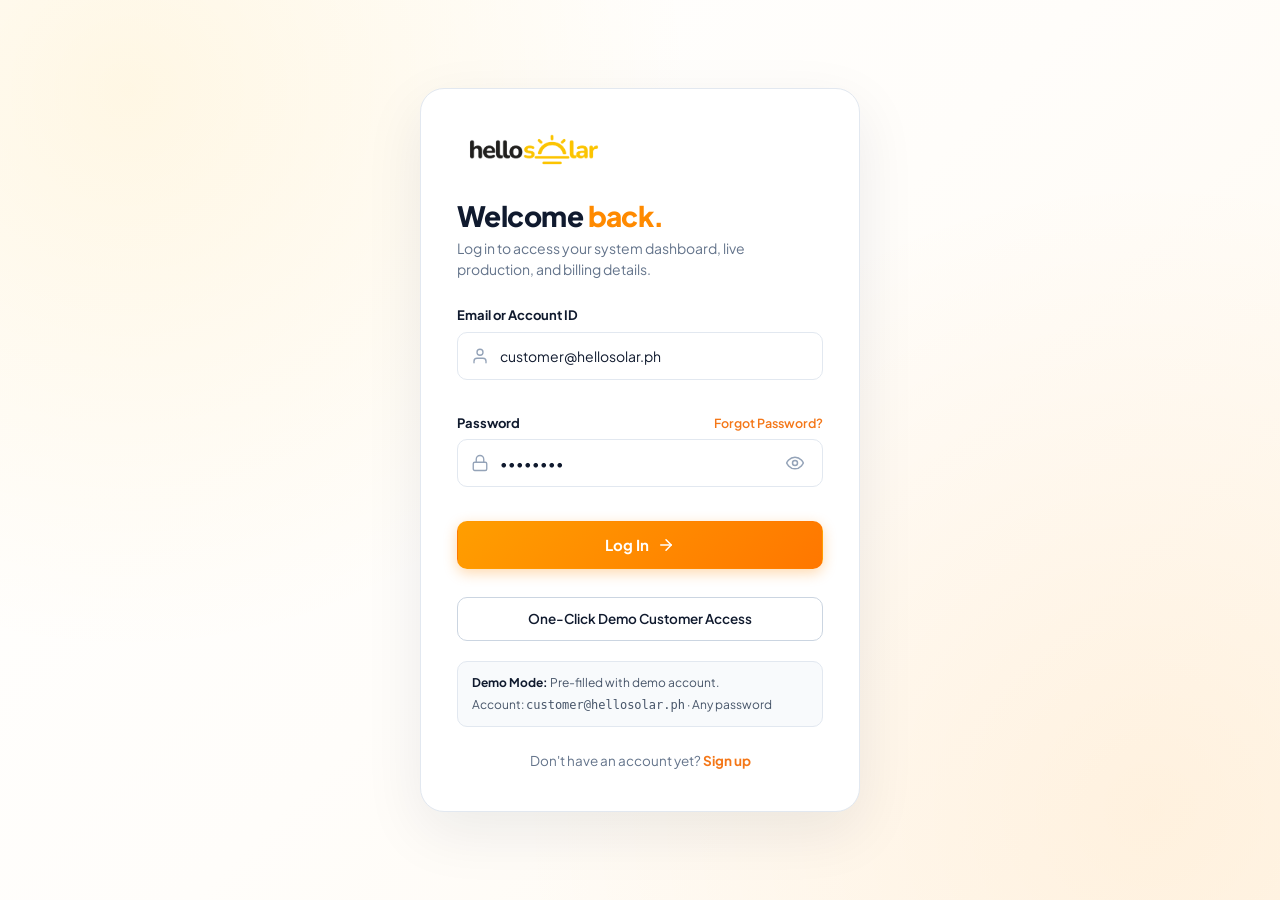
==== dashboard.html @ ba152d2c "First Commit for Customer_View_Dashboard" ====
<!DOCTYPE html>
<html lang="en">

<head>
    <meta charset="UTF-8">
    <meta name="viewport" content="width=device-width, initial-scale=1.0">
    <meta name="description" content="Hello Solar customer dashboard — monitor your solar system, energy production, savings, and payments.">
    <title>Hello Solar — Dashboard</title>

    <!-- Google Fonts -->
    <link rel="preconnect" href="https://fonts.googleapis.com">
    <link rel="preconnect" href="https://fonts.gstatic.com" crossorigin>
    <link href="https://fonts.googleapis.com/css2?family=Plus+Jakarta+Sans:wght@400;500;600;700;800&display=swap" rel="stylesheet">

    <!-- Design System CSS -->
    <link rel="stylesheet" href="assets/css/portal.css">

    <!-- Page Specific Styles -->
    <style>
        .dashboard-grid {
            display: grid;
            grid-template-columns: 1.45fr 1fr;
            gap: 20px;
            align-items: start;
        }

        .left-column {
            display: flex;
            flex-direction: column;
            gap: 20px;
        }

        .right-column {
            display: flex;
            flex-direction: column;
            gap: 20px;
        }

        .chart-summary-ribbon {
            display: grid;
            grid-template-columns: repeat(3, 1fr);
            gap: 12px;
            padding: 16px 20px;
            border-top: 1px solid var(--gray-100);
            background: var(--gray-50);
            border-radius: 0 0 var(--radius-lg) var(--radius-lg);
        }

        .ribbon-item {
            display: flex;
            flex-direction: column;
            gap: 2px;
        }

        .ribbon-label {
            font-size: 11px;
            font-weight: 700;
            color: var(--gray-400);
            text-transform: uppercase;
            letter-spacing: 0.04em;
        }

        .ribbon-val {
            font-size: 16px;
            font-weight: 800;
            color: var(--navy);
            letter-spacing: -0.01em;
        }

        .ribbon-sub {
            font-size: 11px;
            color: var(--gray-500);
            font-weight: 500;
        }

        .ribbon-val.highlight {
            color: var(--solar-orange-dark);
        }

        .chart-tabs {
            display: flex;
            background: var(--gray-100);
            padding: 4px;
            border-radius: var(--radius-sm);
            gap: 4px;
        }

        .chart-tab {
            padding: 6px 14px;
            border-radius: 6px;
            font-size: 13px;
            font-weight: 600;
            color: var(--gray-500);
            transition: all var(--transition-fast);
        }

        .chart-tab:hover {
            color: var(--navy);
        }

        .chart-tab.active {
            background: var(--white);
            color: var(--navy);
            box-shadow: var(--shadow-xs);
        }

        .chart-area {
            height: 240px;
            padding: 10px 16px;
            position: relative;
        }

        .chart-svg {
            width: 100%;
            height: 100%;
            overflow: visible;
        }

        .chart-grid-line {
            stroke: var(--gray-200);
            stroke-dasharray: 4;
            stroke-width: 1;
        }

        .chart-label {
            font-size: 11px;
            fill: var(--gray-400);
            font-weight: 600;
            user-select: none;
        }

        .chart-line {
            fill: none;
            stroke: var(--solar-orange);
            stroke-width: 3;
            stroke-linecap: round;
            stroke-linejoin: round;
        }

        .chart-area-fill {
            fill: url(#solarGradient);
            opacity: 0.25;
        }

        .chart-point {
            fill: var(--white);
            stroke: var(--solar-orange);
            stroke-width: 2.5;
            transition: r var(--transition-fast);
        }

        .chart-point:hover {
            r: 6;
            cursor: pointer;
        }

        .chart-legend {
            padding: 12px 24px 18px;
            display: flex;
            align-items: center;
            gap: 8px;
            font-size: 12.5px;
            font-weight: 600;
            color: var(--gray-500);
        }

        .legend-dot {
            width: 10px;
            height: 10px;
            border-radius: var(--radius-full);
            background: var(--solar-orange);
        }

        .right-column {
            display: flex;
            flex-direction: column;
            gap: 20px;
        }

        /* Live Telemetry Master Panel */
        .status-panel {
            padding: 22px 24px 20px;
            position: relative;
            overflow: hidden;
            background: var(--white);
        }

        .status-heading {
            display: flex;
            align-items: center;
            justify-content: space-between;
            margin-bottom: 14px;
        }

        .status-title-group {
            display: flex;
            flex-direction: column;
            gap: 2px;
        }

        .status-heading h2 {
            font-size: 16px;
            font-weight: 800;
            color: var(--navy);
            letter-spacing: -0.01em;
            margin: 0;
            display: flex;
            align-items: center;
            gap: 8px;
        }

        .telemetry-live-badge {
            display: inline-flex;
            align-items: center;
            gap: 6px;
            background: #ecfdf5;
            color: #059669;
            padding: 3px 9px;
            border-radius: 999px;
            font-size: 11px;
            font-weight: 700;
            border: 1px solid #a7f3d0;
            letter-spacing: 0.02em;
        }

        .telemetry-pulse-dot {
            width: 7px;
            height: 7px;
            border-radius: 50%;
            background: #10b981;
            box-shadow: 0 0 0 0 rgba(16, 185, 129, 0.7);
            animation: livePulse 2s infinite;
        }

        @keyframes livePulse {
            0% {
                transform: scale(0.95);
                box-shadow: 0 0 0 0 rgba(16, 185, 129, 0.7);
            }
            70% {
                transform: scale(1);
                box-shadow: 0 0 0 6px rgba(16, 185, 129, 0);
            }
            100% {
                transform: scale(0.95);
                box-shadow: 0 0 0 0 rgba(16, 185, 129, 0);
            }
        }

        .telemetry-sync-btn {
            background: #f8fafc;
            border: 1px solid var(--gray-200);
            border-radius: 6px;
            padding: 5px 9px;
            display: inline-flex;
            align-items: center;
            gap: 5px;
            font-size: 11.5px;
            font-weight: 600;
            color: var(--gray-600);
            cursor: pointer;
            transition: all 0.15s ease;
        }

        .telemetry-sync-btn:hover {
            color: var(--solar-orange-dark);
            border-color: var(--solar-orange);
            background: #fffdf9;
        }

        .telemetry-sync-btn.syncing svg {
            animation: spin 0.8s linear infinite;
        }

        /* Power Flow Stage */
        .power-flow-stage {
            background: radial-gradient(circle at 50% 50%, #fffcf5 0%, #fff8eb 100%);
            border: 1px solid #fed7aa;
            border-radius: var(--radius-md);
            padding: 16px 12px 14px;
            position: relative;
            margin-bottom: 14px;
            overflow: hidden;
            box-shadow: inset 0 1px 4px rgba(255, 138, 0, 0.05);
        }

        .power-flow-grid {
            display: grid;
            grid-template-columns: 1fr 1fr 1fr;
            grid-template-rows: auto auto auto;
            row-gap: 12px;
            column-gap: 8px;
            align-items: center;
            position: relative;
            z-index: 2;
        }

        .node-top {
            grid-column: 1 / -1;
            display: flex;
            justify-content: center;
        }

        .node-left {
            grid-column: 1;
            grid-row: 2;
            display: flex;
            justify-content: center;
        }

        .node-center {
            grid-column: 2;
            grid-row: 2;
            display: flex;
            justify-content: center;
        }

        .node-right {
            grid-column: 3;
            grid-row: 2;
            display: flex;
            justify-content: center;
        }

        .node-bottom {
            grid-column: 1 / -1;
            grid-row: 3;
            display: flex;
            justify-content: center;
        }

        .energy-node {
            display: flex;
            flex-direction: column;
            align-items: center;
            padding: 8px 10px;
            background: var(--white);
            border: 1px solid var(--gray-200);
            border-radius: 10px;
            box-shadow: 0 2px 8px rgba(16, 26, 46, 0.05);
            min-width: 82px;
            text-align: center;
            transition: transform 0.2s ease, box-shadow 0.2s ease, border-color 0.2s ease;
        }

        .energy-node:hover {
            transform: translateY(-2px);
            box-shadow: 0 5px 14px rgba(16, 26, 46, 0.09);
        }

        .energy-node.node-solar {
            border-color: #fbd38d;
            background: linear-gradient(180deg, #ffffff 0%, #fffef8 100%);
        }

        .energy-node.node-inverter {
            min-width: 96px;
            padding: 10px 12px;
            border-color: #fdba74;
            background: #ffffff;
            box-shadow: 0 0 16px rgba(255, 138, 0, 0.16);
        }

        .energy-node.node-battery {
            border-color: #a7f3d0;
        }

        .energy-node.node-home {
            border-color: #fed7aa;
        }

        .energy-node.node-grid {
            border-color: #bfdbfe;
        }

        .node-icon-circle {
            width: 28px;
            height: 28px;
            border-radius: 50%;
            display: flex;
            align-items: center;
            justify-content: center;
            margin-bottom: 4px;
        }

        .node-solar .node-icon-circle {
            background: #fffbeb;
            color: #d97706;
            box-shadow: 0 0 10px rgba(251, 191, 36, 0.4);
        }

        .node-inverter .node-icon-circle {
            background: #fff7ed;
            color: var(--solar-orange);
        }

        .node-battery .node-icon-circle {
            background: #ecfdf5;
            color: #059669;
        }

        .node-home .node-icon-circle {
            background: #fff7ed;
            color: #ea580c;
        }

        .node-grid .node-icon-circle {
            background: #eff6ff;
            color: #2563eb;
        }

        .node-name {
            font-size: 10px;
            font-weight: 700;
            color: var(--gray-500);
            text-transform: uppercase;
            letter-spacing: 0.03em;
        }

        .node-wattage {
            font-size: 13px;
            font-weight: 800;
            color: var(--navy);
            margin-top: 1px;
            font-feature-settings: "tnum";
            font-variant-numeric: tabular-nums;
        }

        .node-solar .node-wattage {
            color: var(--solar-orange-dark);
        }

        .node-state {
            font-size: 9.5px;
            font-weight: 600;
            color: var(--gray-400);
            margin-top: 1px;
        }

        .node-battery .node-state {
            color: #059669;
        }

        .node-grid .node-state {
            color: #2563eb;
        }

        /* SVG Flow Overlay with animated energy particles */
        .flow-svg-overlay {
            position: absolute;
            inset: 0;
            width: 100%;
            height: 100%;
            pointer-events: none;
            z-index: 1;
        }

        .flow-line {
            fill: none;
            stroke-width: 2.2;
            stroke-linecap: round;
        }

        .flow-line-solar {
            stroke: #f59e0b;
            stroke-dasharray: 6 5;
            animation: dashFlow 1.2s linear infinite;
        }

        .flow-line-home {
            stroke: #ea580c;
            stroke-dasharray: 6 5;
            animation: dashFlow 1.4s linear infinite;
        }

        .flow-line-battery {
            stroke: #10b981;
            stroke-dasharray: 6 5;
            animation: dashFlow 1.5s linear infinite;
        }

        .flow-line-grid {
            stroke: #3b82f6;
            stroke-dasharray: 6 5;
            animation: dashFlow 1.7s linear infinite;
        }

        @keyframes dashFlow {
            from {
                stroke-dashoffset: 22;
            }
            to {
                stroke-dashoffset: 0;
            }
        }

        /* Vital Telemetry Chips Grid */
        .telemetry-vitals {
            display: grid;
            grid-template-columns: repeat(2, 1fr);
            gap: 8px;
            margin-bottom: 12px;
        }

        .vital-chip {
            padding: 8px 10px;
            background: var(--gray-50);
            border: 1px solid var(--gray-200);
            border-radius: 8px;
            display: flex;
            flex-direction: column;
            gap: 1px;
            transition: all 0.15s ease;
        }

        .vital-chip:hover {
            background: #fffdfa;
            border-color: #fed7aa;
        }

        .vital-label {
            font-size: 10px;
            font-weight: 700;
            color: var(--gray-500);
            text-transform: uppercase;
            letter-spacing: 0.03em;
            display: flex;
            align-items: center;
            gap: 4px;
        }

        .vital-val {
            font-size: 13px;
            font-weight: 800;
            color: var(--navy);
            font-feature-settings: "tnum";
            font-variant-numeric: tabular-nums;
        }

        .vital-meta {
            font-size: 10px;
            color: var(--gray-400);
        }

        /* Telemetry Footer Status */
        .telemetry-footer-bar {
            display: flex;
            align-items: center;
            justify-content: space-between;
            padding-top: 10px;
            border-top: 1px solid var(--gray-100);
            font-size: 11.5px;
            color: var(--gray-500);
        }

        .telemetry-status-msg {
            display: flex;
            align-items: center;
            gap: 5px;
            font-weight: 600;
            color: var(--navy);
        }

        .telemetry-timestamp {
            font-size: 11px;
            color: var(--gray-400);
            font-feature-settings: "tnum";
        }

        /* Installation Snapshot Panel */
        .installation-panel {
            padding: 22px 24px;
        }

        .installation-header {
            display: flex;
            align-items: center;
            justify-content: space-between;
            margin-bottom: 16px;
        }

        .installation-header h2 {
            font-size: 16px;
            font-weight: 700;
            color: var(--navy);
        }

        .progress-line {
            height: 6px;
            background: var(--gray-100);
            border-radius: 3px;
            overflow: hidden;
            margin-bottom: 16px;
        }

        .progress-fill {
            height: 100%;
            width: 100%;
            background: var(--solar-gradient);
            border-radius: 3px;
        }

        .steps-list {
            display: flex;
            flex-direction: column;
            gap: 12px;
        }

        .step-row {
            display: flex;
            align-items: center;
            justify-content: space-between;
            font-size: 13px;
        }

        .step-left {
            display: flex;
            align-items: center;
            gap: 10px;
        }

        .step-dot-done {
            width: 18px;
            height: 18px;
            border-radius: 50%;
            background: var(--green-bg);
            color: var(--green);
            display: flex;
            align-items: center;
            justify-content: center;
            font-size: 11px;
            font-weight: 800;
        }

        /* Activity Panel */
        .activity-panel {
            margin-top: 20px;
        }

        .activity-list {
            padding: 0 24px 16px;
        }

        .activity-item {
            display: flex;
            align-items: center;
            gap: 14px;
            padding: 14px 0;
            border-bottom: 1px solid var(--gray-100);
        }

        .activity-item:last-child {
            border-bottom: none;
        }

        .activity-icon {
            width: 38px;
            height: 38px;
            border-radius: var(--radius-sm);
            background: var(--gray-100);
            color: var(--navy);
            display: flex;
            align-items: center;
            justify-content: center;
            flex-shrink: 0;
        }

        .activity-icon svg {
            width: 18px;
            height: 18px;
            stroke-width: 1.85;
        }

        .activity-title {
            font-size: 13.5px;
            font-weight: 600;
            color: var(--navy);
        }

        .activity-date {
            font-size: 12px;
            color: var(--gray-400);
            margin-top: 2px;
        }

        @media (max-width: 1024px) {
            .dashboard-grid {
                grid-template-columns: 1fr;
            }
        }
    </style>
</head>

<body>
    <div class="app">
        <!-- =========================================================
             DESKTOP & MOBILE SIDEBAR DRAWER
        ========================================================== -->
        <aside class="sidebar" id="sidebar">
            <a href="dashboard.html" class="logo">
                <img src="assets/images/hello_solar.png" alt="Hello Solar">
            </a>

            <div class="nav-label">Customer Portal</div>

            <nav class="nav" aria-label="Portal navigation">
                <a href="dashboard.html" class="nav-link active" aria-current="page">
                    <svg viewBox="0 0 24 24" fill="none" stroke="currentColor" stroke-linecap="round" stroke-linejoin="round">
                        <rect x="3" y="3" width="7" height="7" rx="1" />
                        <rect x="14" y="3" width="7" height="7" rx="1" />
                        <rect x="3" y="14" width="7" height="7" rx="1" />
                        <rect x="14" y="14" width="7" height="7" rx="1" />
                    </svg>
                    Dashboard
                </a>

                <a href="my-system.html" class="nav-link">
                    <svg viewBox="0 0 24 24" fill="none" stroke="currentColor" stroke-linecap="round" stroke-linejoin="round">
                        <circle cx="12" cy="12" r="4" />
                        <path d="M12 2v2" />
                        <path d="M12 20v2" />
                        <path d="m4.93 4.93 1.41 1.41" />
                        <path d="m17.66 17.66 1.41 1.41" />
                        <path d="M2 12h2" />
                        <path d="M20 12h2" />
                        <path d="m6.34 17.66-1.41 1.41" />
                        <path d="m19.07 4.93-1.41 1.41" />
                    </svg>
                    My System
                </a>

                <a href="energy.html" class="nav-link">
                    <svg viewBox="0 0 24 24" fill="none" stroke="currentColor" stroke-linecap="round" stroke-linejoin="round">
                        <path d="M13 2 3 14h9l-1 8 10-12h-9l1-8Z" />
                    </svg>
                    Energy
                </a>

                <a href="payments.html" class="nav-link">
                    <svg viewBox="0 0 24 24" fill="none" stroke="currentColor" stroke-linecap="round" stroke-linejoin="round">
                        <rect x="2" y="5" width="20" height="14" rx="2" />
                        <path d="M2 10h20" />
                        <path d="M6 15h4" />
                    </svg>
                    My Payments
                </a>

                <a href="install-status.html" class="nav-link">
                    <svg viewBox="0 0 24 24" fill="none" stroke="currentColor" stroke-linecap="round" stroke-linejoin="round">
                        <rect x="3" y="3" width="18" height="18" rx="2" />
                        <path d="m8 12 2.5 2.5L16 9" />
                    </svg>
                    Install Status
                </a>

                <a href="support.html" class="nav-link">
                    <svg viewBox="0 0 24 24" fill="none" stroke="currentColor" stroke-linecap="round" stroke-linejoin="round">
                        <path d="M3 11a9 9 0 0 1 18 0" />
                        <path d="M3 11v4a2 2 0 0 0 2 2h2v-6H5a2 2 0 0 0-2 2" />
                        <path d="M21 11v4a2 2 0 0 1-2 2h-2v-6h2a2 2 0 0 1 2 2" />
                        <path d="M17 17c0 2-2 3-5 3" />
                    </svg>
                    Support
                </a>
            </nav>

            <div class="sidebar-bottom">
                <div class="sidebar-status-card">
                    <div class="sidebar-status-info">
                        <span class="sidebar-status-label">System Size</span>
                        <span class="sidebar-status-val">4.82 kW Hybrid</span>
                    </div>
                    <span class="status-dot pulsing" title="System Online"></span>
                </div>

                <div class="sidebar-divider"></div>

                <button class="logout-button" id="logoutButton" type="button">
                    <svg viewBox="0 0 24 24" fill="none" stroke="currentColor" stroke-linecap="round" stroke-linejoin="round">
                        <path d="M9 21H5a2 2 0 0 1-2-2V5a2 2 0 0 1 2-2h4" />
                        <polyline points="16 17 21 12 16 7" />
                        <line x1="21" y1="12" x2="9" y2="12" />
                    </svg>
                    Logout
                </button>
            </div>
        </aside>

        <!-- Mobile Backdrop -->
        <div class="mobile-backdrop" id="mobileBackdrop"></div>

        <!-- =========================================================
             MAIN VIEWPORT
        ========================================================== -->
        <main class="main">
            <!-- TOPBAR -->
            <header class="topbar">
                <div class="mobile-header">
                    <button class="mobile-menu-button" id="mobileMenuButton" type="button" aria-label="Open navigation" aria-expanded="false" aria-controls="sidebar">
                        <svg id="menuIcon" viewBox="0 0 24 24" fill="none" stroke="currentColor" stroke-width="1.8" stroke-linecap="round">
                            <line x1="4" y1="6" x2="20" y2="6" />
                            <line x1="4" y1="12" x2="20" y2="12" />
                            <line x1="4" y1="18" x2="20" y2="18" />
                        </svg>
                    </button>

                    <a href="dashboard.html" class="mobile-logo">
                        <img src="assets/images/hello_solar.png" alt="Hello Solar">
                    </a>
                </div>

                <div class="topbar-right">
                    <a href="support.html" class="quick-support-link">
                        <svg viewBox="0 0 24 24" fill="none" stroke="currentColor"><path d="M3 11a9 9 0 0 1 18 0"/><path d="M3 11v4a2 2 0 0 0 2 2h2v-6H5a2 2 0 0 0-2 2"/><path d="M21 11v4a2 2 0 0 1-2 2h-2v-6h2a2 2 0 0 1 2 2"/><path d="M17 17c0 2-2 3-5 3"/></svg>
                        Need Help?
                    </a>

                    <div class="profile">
                        <div class="profile-text">
                            <span class="profile-name" id="profileName">Juan Dela Cruz</span>
                            <span class="profile-role">Customer Account</span>
                        </div>
                        <div class="profile-avatar" id="profileAvatar">JD</div>
                    </div>
                </div>
            </header>

            <!-- PAGE CONTENT -->
            <div class="content">
                <section class="page-intro">
                    <div>
                        <p class="eyebrow">Customer Dashboard</p>
                        <h1>Good day, <span id="customerName">Juan</span>.</h1>
                        <p>Here's how your solar system is performing and saving you money today.</p>
                    </div>

                    <div class="cta-group">
                        <a href="payments.html" class="btn btn-primary" id="dashPrimaryCta">
                            <svg width="18" height="18" viewBox="0 0 24 24" fill="none" stroke="currentColor" stroke-width="2" stroke-linecap="round" stroke-linejoin="round">
                                <rect x="2" y="5" width="20" height="14" rx="2" /><path d="M2 10h20" /><path d="M6 15h4" />
                            </svg>
                            <span>View Next Bill (₱9,067)</span>
                        </a>
                        <a href="my-system.html" class="btn btn-outline">
                            <svg width="18" height="18" viewBox="0 0 24 24" fill="none" stroke="currentColor" stroke-width="2" stroke-linecap="round" stroke-linejoin="round">
                                <circle cx="12" cy="12" r="4" /><path d="M12 2v2" /><path d="M12 20v2" /><path d="m4.93 4.93 1.41 1.41" /><path d="m17.66 17.66 1.41 1.41" /><path d="M2 12h2" /><path d="M20 12h2" />
                            </svg>
                            <span>System Specs</span>
                        </a>
                    </div>
                </section>

                <!-- STATS SUMMARY -->
                <section class="summary-grid" aria-label="System summary">
                    <!-- Status -->
                    <article class="summary-card">
                        <div class="summary-top">
                            <span class="summary-label">System Status</span>
                            <div class="summary-icon">
                                <svg viewBox="0 0 24 24" fill="none" stroke="currentColor" stroke-linecap="round" stroke-linejoin="round">
                                    <path d="M22 11.08V12a10 10 0 1 1-5.93-9.14" />
                                    <polyline points="22 4 12 14.01 9 11.01" />
                                </svg>
                            </div>
                        </div>
                        <div class="summary-value">Online</div>
                        <div class="summary-meta">
                            <span class="status-dot pulsing"></span>
                            Generating normally
                        </div>
                    </article>

                    <!-- Energy -->
                    <article class="summary-card">
                        <div class="summary-top">
                            <span class="summary-label">Energy Produced</span>
                            <div class="summary-icon">
                                <svg viewBox="0 0 24 24" fill="none" stroke="currentColor" stroke-linecap="round" stroke-linejoin="round">
                                    <path d="M13 2 3 14h9l-1 8 10-12h-9l1-8Z" />
                                </svg>
                            </div>
                        </div>
                        <div class="summary-value">428 kWh</div>
                        <div class="summary-meta">This month to date</div>
                    </article>

                    <!-- Savings -->
                    <article class="summary-card">
                        <div class="summary-top">
                            <span class="summary-label">Estimated Savings</span>
                            <div class="summary-icon">
                                <svg viewBox="0 0 24 24" fill="none" stroke="currentColor" stroke-linecap="round" stroke-linejoin="round">
                                    <rect x="2" y="5" width="20" height="14" rx="2" />
                                    <path d="M2 10h20" />
                                    <path d="M12 13v4" />
                                    <path d="M10 15h4" />
                                </svg>
                            </div>
                        </div>
                        <div class="summary-value">₱3,240</div>
                        <div class="summary-meta">Lower electric bill</div>
                    </article>

                    <!-- System Capacity -->
                    <article class="summary-card">
                        <div class="summary-top">
                            <span class="summary-label">System Capacity</span>
                            <div class="summary-icon">
                                <svg viewBox="0 0 24 24" fill="none" stroke="currentColor" stroke-linecap="round" stroke-linejoin="round">
                                    <circle cx="12" cy="12" r="4" />
                                    <path d="M12 2v2" /><path d="M12 20v2" /><path d="M2 12h2" /><path d="M20 12h2" />
                                </svg>
                            </div>
                        </div>
                        <div class="summary-value">4.82 kW</div>
                        <div class="summary-meta">12 high-output panels</div>
                    </article>
                </section>

                <!-- DASHBOARD GRID -->
                <div class="dashboard-grid">
                    <!-- LEFT COLUMN -->
                    <div class="left-column">
                        <!-- CHART PANEL -->
                        <section class="panel">
                            <div class="panel-header">
                                <div>
                                    <h2 class="panel-title">Energy Production</h2>
                                    <p class="panel-subtitle">Solar generation trends and output</p>
                                </div>

                                <div class="chart-tabs" role="tablist">
                                    <button class="chart-tab active" type="button" data-period="today">Today</button>
                                    <button class="chart-tab" type="button" data-period="week">Week</button>
                                    <button class="chart-tab" type="button" data-period="month">Month</button>
                                </div>
                            </div>

                            <div class="chart-area">
                                <svg class="chart-svg" id="energyChart" viewBox="0 0 700 250" preserveAspectRatio="none" aria-label="Energy production chart">
                                    <defs>
                                        <linearGradient id="solarGradient" x1="0" y1="0" x2="0" y2="1">
                                            <stop offset="0%" stop-color="#ff8a00" stop-opacity="0.7"/>
                                            <stop offset="100%" stop-color="#ffb300" stop-opacity="0.05"/>
                                        </linearGradient>
                                    </defs>
                                    <!-- Grid Lines -->
                                    <line class="chart-grid-line" x1="45" y1="30" x2="680" y2="30" />
                                    <line class="chart-grid-line" x1="45" y1="80" x2="680" y2="80" />
                                    <line class="chart-grid-line" x1="45" y1="130" x2="680" y2="130" />
                                    <line class="chart-grid-line" x1="45" y1="180" x2="680" y2="180" />
                                    <line class="chart-grid-line" x1="45" y1="220" x2="680" y2="220" />

                                    <!-- Labels -->
                                    <text class="chart-label" x="7" y="34">8 kWh</text>
                                    <text class="chart-label" x="7" y="84">6 kWh</text>
                                    <text class="chart-label" x="7" y="134">4 kWh</text>
                                    <text class="chart-label" x="7" y="184">2 kWh</text>
                                    <text class="chart-label" x="10" y="224">0</text>

                                    <!-- Rendered Paths -->
                                    <path id="chartFill" class="chart-area-fill"></path>
                                    <path id="chartLine" class="chart-line"></path>
                                    <g id="chartPoints"></g>
                                    <g id="chartLabels"></g>
                                </svg>
                            </div>

                            <div class="chart-legend">
                                <span class="legend-dot"></span>
                                Solar energy generated (kWh)
                            </div>

                            <!-- Production Highlights Ribbon -->
                            <div class="chart-summary-ribbon">
                                <div class="ribbon-item">
                                    <span class="ribbon-label">Today's Peak</span>
                                    <span class="ribbon-val highlight">7.2 kWh</span>
                                    <span class="ribbon-sub">At 1:15 PM</span>
                                </div>
                                <div class="ribbon-item">
                                    <span class="ribbon-label">Daily Avg Yield</span>
                                    <span class="ribbon-val">24.6 kWh</span>
                                    <span class="ribbon-sub">+12% vs last week</span>
                                </div>
                                <div class="ribbon-item">
                                    <span class="ribbon-label">CO₂ Avoided</span>
                                    <span class="ribbon-val" style="color: #059669;">24.2 kg</span>
                                    <span class="ribbon-sub">~1.2 trees planted</span>
                                </div>
                            </div>
                        </section>

                        <!-- ACTIVITY PANEL (Placed inside left column for perfect symmetry) -->
                        <section class="panel activity-panel" style="margin-top: 0;">
                            <div class="panel-header">
                                <div>
                                    <h2 class="panel-title">Recent Activity</h2>
                                    <p class="panel-subtitle">Latest system events, statements, and milestones</p>
                                </div>
                            </div>

                            <div class="activity-list">
                                <div class="activity-item">
                                    <div class="activity-icon">
                                        <svg viewBox="0 0 24 24" fill="none" stroke="currentColor" stroke-linecap="round" stroke-linejoin="round">
                                            <path d="M13 2 3 14h9l-1 8 10-12h-9l1-8Z" />
                                        </svg>
                                    </div>
                                    <div class="activity-info">
                                        <p class="activity-title">Daily production peak reached (7.2 kWh)</p>
                                        <p class="activity-date">Today at 1:15 PM</p>
                                    </div>
                                </div>

                                <div class="activity-item">
                                    <div class="activity-icon">
                                        <svg viewBox="0 0 24 24" fill="none" stroke="currentColor" stroke-linecap="round" stroke-linejoin="round">
                                            <rect x="2" y="5" width="20" height="14" rx="2" />
                                            <path d="M2 10h20" />
                                            <path d="m8 12 2.5 2.5L16 9" />
                                        </svg>
                                    </div>
                                    <div class="activity-info">
                                        <p class="activity-title">Payment received — Period: Aug 2026</p>
                                        <p class="activity-date">August 28, 2026</p>
                                    </div>
                                </div>

                                <div class="activity-item">
                                    <div class="activity-icon">
                                        <svg viewBox="0 0 24 24" fill="none" stroke="currentColor" stroke-linecap="round" stroke-linejoin="round">
                                            <path d="M14 2H6a2 2 0 0 0-2 2v16a2 2 0 0 0 2 2h12a2 2 0 0 0 2-2V8z" />
                                            <polyline points="14 2 14 8 20 8" />
                                        </svg>
                                    </div>
                                    <div class="activity-info">
                                        <p class="activity-title">Monthly energy performance statement ready</p>
                                        <p class="activity-date">September 1, 2026</p>
                                    </div>
                                </div>
                            </div>
                        </section>
                    </div>

                    <!-- RIGHT COLUMN -->
                    <div class="right-column">
                        <!-- Live Telemetry Master Panel -->
                        <section class="panel status-panel" aria-label="Real-time system telemetry">
                            <div class="status-heading">
                                <div class="status-title-group">
                                    <h2>
                                        Live Telemetry
                                        <span class="telemetry-live-badge">
                                            <span class="telemetry-pulse-dot"></span>
                                            LIVE
                                        </span>
                                    </h2>
                                </div>
                                <button type="button" class="telemetry-sync-btn" id="telemetrySyncBtn" title="Sync live inverter stream">
                                    <svg width="13" height="13" viewBox="0 0 24 24" fill="none" stroke="currentColor" stroke-width="2.2" stroke-linecap="round" stroke-linejoin="round">
                                        <path d="M21.5 2v6h-6M21.34 15.57a10 10 0 1 1-.57-8.38l5.67-5.67"/>
                                    </svg>
                                    <span id="syncBtnLabel">Sync</span>
                                </button>
                            </div>

                            <!-- Interactive Energy Flow Stage -->
                            <div class="power-flow-stage">
                                <!-- Animated Flow Pipelines SVG -->
                                <svg class="flow-svg-overlay" viewBox="0 0 300 210" preserveAspectRatio="none" aria-hidden="true">
                                    <!-- Solar to Inverter (Vertical Top-Down) -->
                                    <line class="flow-line flow-line-solar" x1="150" y1="48" x2="150" y2="82" />
                                    <!-- Inverter to Battery (Horizontal Center to Left) -->
                                    <line class="flow-line flow-line-battery" x1="102" y1="105" x2="72" y2="105" />
                                    <!-- Inverter to Home (Horizontal Center to Right) -->
                                    <line class="flow-line flow-line-home" x1="198" y1="105" x2="228" y2="105" />
                                    <!-- Inverter to Grid (Vertical Center to Bottom) -->
                                    <line class="flow-line flow-line-grid" x1="150" y1="128" x2="150" y2="162" />
                                </svg>

                                <div class="power-flow-grid">
                                    <!-- TOP: Rooftop Solar Array -->
                                    <div class="node-top">
                                        <div class="energy-node node-solar" id="nodeSolar" title="Solar Array: Trina Solar 420W x 12 panels">
                                            <div class="node-icon-circle">
                                                <svg width="16" height="16" viewBox="0 0 24 24" fill="none" stroke="currentColor" stroke-width="2.2">
                                                    <circle cx="12" cy="12" r="4"/><path d="M12 2v2"/><path d="M12 20v2"/><path d="m4.93 4.93 1.41 1.41"/><path d="m17.66 17.66 1.41 1.41"/><path d="M2 12h2"/><path d="M20 12h2"/><path d="m6.34 17.66-1.41 1.41"/><path d="m19.07 4.93-1.41 1.41"/>
                                                </svg>
                                            </div>
                                            <span class="node-name">Solar Array</span>
                                            <span class="node-wattage" id="liveSolarWatts">3.48 kW</span>
                                            <span class="node-state">Producing</span>
                                        </div>
                                    </div>

                                    <!-- LEFT: Battery Reserve Storage -->
                                    <div class="node-left">
                                        <div class="energy-node node-battery" id="nodeBattery" title="10 kWh Lithium-ion Reserve Battery">
                                            <div class="node-icon-circle">
                                                <svg width="15" height="15" viewBox="0 0 24 24" fill="none" stroke="currentColor" stroke-width="2">
                                                    <rect x="2" y="7" width="16" height="12" rx="2"/><path d="M22 11v4"/><path d="M6 11v4"/><path d="M10 11v4"/>
                                                </svg>
                                            </div>
                                            <span class="node-name">Battery</span>
                                            <span class="node-wattage" id="liveBatteryWatts">1.15 kW</span>
                                            <span class="node-state" id="liveBatterySoc">88% (Charge)</span>
                                        </div>
                                    </div>

                                    <!-- CENTER: Hybrid Inverter -->
                                    <div class="node-center">
                                        <div class="energy-node node-inverter" id="nodeInverter" title="Solis 5kW Hybrid Inverter (Grid-Tied)">
                                            <div class="node-icon-circle">
                                                <svg width="16" height="16" viewBox="0 0 24 24" fill="none" stroke="currentColor" stroke-width="2.2">
                                                    <rect x="4" y="4" width="16" height="16" rx="2"/><path d="M9 9h6v6H9z"/><path d="M9 1v3"/><path d="M15 1v3"/><path d="M9 20v3"/><path d="M15 20v3"/>
                                                </svg>
                                            </div>
                                            <span class="node-name">Hybrid Inverter</span>
                                            <span class="node-wattage" id="liveInverterWatts">3.48 kW</span>
                                            <span class="node-state" style="color: var(--solar-orange-dark);">98.4% Eff</span>
                                        </div>
                                    </div>

                                    <!-- RIGHT: Home Household Load -->
                                    <div class="node-right">
                                        <div class="energy-node node-home" id="nodeHome" title="Home Appliances Consumption">
                                            <div class="node-icon-circle">
                                                <svg width="15" height="15" viewBox="0 0 24 24" fill="none" stroke="currentColor" stroke-width="2">
                                                    <path d="m3 9 9-7 9 7v11a2 2 0 0 1-2 2H5a2 2 0 0 1-2-2z"/><polyline points="9 22 9 12 15 12 15 22"/>
                                                </svg>
                                            </div>
                                            <span class="node-name">Home Load</span>
                                            <span class="node-wattage" id="liveHomeWatts">1.85 kW</span>
                                            <span class="node-state">Consuming</span>
                                        </div>
                                    </div>

                                    <!-- BOTTOM: Grid Net-Metering -->
                                    <div class="node-bottom">
                                        <div class="energy-node node-grid" id="nodeGrid" title="Net Metering: Clean solar export to grid">
                                            <div class="node-icon-circle">
                                                <svg width="15" height="15" viewBox="0 0 24 24" fill="none" stroke="currentColor" stroke-width="2">
                                                    <path d="M13 2 3 14h9l-1 8 10-12h-9l1-8Z"/>
                                                </svg>
                                            </div>
                                            <span class="node-name">Grid Export</span>
                                            <span class="node-wattage" id="liveGridWatts">+0.48 kW</span>
                                            <span class="node-state">Net Metering</span>
                                        </div>
                                    </div>
                                </div>
                            </div>

                            <!-- Vital Real-time Telemetry Readouts -->
                            <div class="telemetry-vitals">
                                <div class="vital-chip">
                                    <span class="vital-label">
                                        <svg width="11" height="11" viewBox="0 0 24 24" fill="none" stroke="currentColor" stroke-width="2.5"><circle cx="12" cy="12" r="10"/><path d="m10 15 5-3-5-3v6z"/></svg>
                                        Grid Sync
                                    </span>
                                    <span class="vital-val" id="liveGridSync">231.8 V · 60.0 Hz</span>
                                    <span class="vital-meta">Luzon Grid Locked · PF 0.99</span>
                                </div>

                                <div class="vital-chip">
                                    <span class="vital-label">
                                        <svg width="11" height="11" viewBox="0 0 24 24" fill="none" stroke="currentColor" stroke-width="2.5"><path d="M12 2v20M17 5H9.5a3.5 3.5 0 0 0 0 7h5a3.5 3.5 0 0 1 0 7H6"/></svg>
                                        Solar Independence
                                    </span>
                                    <span class="vital-val" style="color: #059669;" id="liveIndependence">100% Solar Powered</span>
                                    <span class="vital-meta">Zero grid import now</span>
                                </div>

                                <div class="vital-chip">
                                    <span class="vital-label">
                                        <svg width="11" height="11" viewBox="0 0 24 24" fill="none" stroke="currentColor" stroke-width="2.5"><circle cx="12" cy="12" r="4"/><path d="M12 2v2"/><path d="M12 20v2"/></svg>
                                        PV Arrays
                                    </span>
                                    <span class="vital-val" id="livePvStrings">PV1: 342V · PV2: 338V</span>
                                    <span class="vital-meta">Dual MPPT balanced</span>
                                </div>

                                <div class="vital-chip">
                                    <span class="vital-label">
                                        <svg width="11" height="11" viewBox="0 0 24 24" fill="none" stroke="currentColor" stroke-width="2.5"><path d="M14 14.76V3.5a2.5 2.5 0 0 0-5 0v11.26a4.5 4.5 0 1 0 5 0z"/></svg>
                                        Inverter Temp
                                    </span>
                                    <span class="vital-val" id="liveInverterTemp">41.2°C (Optimal)</span>
                                    <span class="vital-meta">Passive heatsink cool</span>
                                </div>
                            </div>

                            <!-- Telemetry Footer Status -->
                            <div class="telemetry-footer-bar">
                                <span class="telemetry-status-msg">
                                    <svg width="13" height="13" viewBox="0 0 24 24" fill="none" stroke="#16a34a" stroke-width="2.5"><polyline points="20 6 9 17 4 12"/></svg>
                                    All 12 panels operating at peak yield
                                </span>
                                <span class="telemetry-timestamp" id="telemetryTimestamp">Sync: 1s ago</span>
                            </div>
                        </section>

                        <!-- Installation Snapshot -->
                        <section class="panel installation-panel">
                            <div class="installation-header">
                                <h2>Installation Status</h2>
                                <span class="badge badge-online">Commissioned</span>
                            </div>

                            <div class="progress-line">
                                <div class="progress-fill"></div>
                            </div>

                            <div class="steps-list">
                                <div class="step-row">
                                    <div class="step-left">
                                        <span class="step-dot-done">✓</span>
                                        <span>System Commissioned</span>
                                    </div>
                                    <span class="badge badge-online">Active</span>
                                </div>
                                <div class="step-row">
                                    <div class="step-left">
                                        <span class="step-dot-done">✓</span>
                                        <span>Net Metering Setup</span>
                                    </div>
                                    <span class="badge badge-neutral">Approved</span>
                                </div>
                            </div>
                        </section>
                    </div>
                </div>
            </div>

            <!-- FOOTER -->
            <footer class="portal-footer">
                <span>© 2026 Hello Solar Inc. Clean energy. Lower bills. Brighter future.</span>
                <span>hellosolarph.com · support@hellosolarph.com</span>
            </footer>
        </main>
    </div>

    <!-- MOBILE BOTTOM NAVIGATION (ERGONOMIC 5-PILLAR APP NAV) -->
    <nav class="mobile-bottom-nav" aria-label="Mobile Bottom Navigation">
        <div class="mobile-bottom-nav-inner">
            <a href="dashboard.html" class="mobile-nav-item active" aria-current="page">
                <svg viewBox="0 0 24 24" fill="none" stroke="currentColor" stroke-linecap="round" stroke-linejoin="round">
                    <rect x="3" y="3" width="7" height="7" rx="1"/><rect x="14" y="3" width="7" height="7" rx="1"/>
                    <rect x="3" y="14" width="7" height="7" rx="1"/><rect x="14" y="14" width="7" height="7" rx="1"/>
                </svg>
                <span>Home</span>
            </a>
            <a href="payments.html" class="mobile-nav-item">
                <svg viewBox="0 0 24 24" fill="none" stroke="currentColor" stroke-linecap="round" stroke-linejoin="round">
                    <rect x="2" y="5" width="20" height="14" rx="2"/><path d="M2 10h20"/><path d="M6 15h4"/>
                </svg>
                <span>Bills</span>
            </a>
            <a href="my-system.html" class="mobile-nav-item mobile-nav-fab-wrap" aria-label="My System Live Telemetry">
                <div class="mobile-nav-fab">
                    <img src="assets/images/logofortab.png" alt="System" class="mobile-nav-fab-img">
                </div>
                <span>System</span>
            </a>
            <a href="install-status.html" class="mobile-nav-item">
                <svg viewBox="0 0 24 24" fill="none" stroke="currentColor" stroke-linecap="round" stroke-linejoin="round">
                    <rect x="3" y="3" width="18" height="18" rx="2"/><path d="m8 12 2.5 2.5L16 9"/>
                </svg>
                <span>Status</span>
            </a>
            <a href="#" id="bottomNavProfileBtn" class="mobile-nav-item" aria-label="Open Profile & Settings">
                <svg viewBox="0 0 24 24" fill="none" stroke="currentColor" stroke-linecap="round" stroke-linejoin="round">
                    <path d="M20 21v-2a4 4 0 0 0-4-4H8a4 4 0 0 0-4 4v2"/><circle cx="12" cy="7" r="4"/>
                </svg>
                <span>Profile</span>
            </a>
        </div>
    </nav>

    <!-- Core Portal JavaScript -->
    <script src="assets/js/portal.js"></script>

    <!-- Page Specific Chart & Live Telemetry Logic -->
    <script>
        // --------------------------------------------------------------------------
        // 1. ENERGY PRODUCTION CHART LOGIC
        // --------------------------------------------------------------------------
        const energyData = {
            today: {
                values: [0, 1.1, 2.4, 4.2, 6.4, 7.2, 6.5, 5.1, 3.3, 1.5, 0.4],
                labels: ["7 AM", "8 AM", "9 AM", "10 AM", "11 AM", "12 PM", "1 PM", "2 PM", "3 PM", "4 PM", "5 PM"]
            },
            week: {
                values: [4.1, 5.8, 6.4, 7.2, 5.9, 7.6, 6.8],
                labels: ["Mon", "Tue", "Wed", "Thu", "Fri", "Sat", "Sun"]
            },
            month: {
                values: [12, 15, 17, 14, 19, 18, 21, 20, 24, 22, 26, 25],
                labels: ["1", "4", "7", "10", "13", "16", "19", "22", "25", "28", "30", "31"]
            }
        };

        const chartLine = document.getElementById("chartLine");
        const chartFill = document.getElementById("chartFill");
        const chartPoints = document.getElementById("chartPoints");
        const chartLabels = document.getElementById("chartLabels");

        function drawChart(period) {
            const data = energyData[period];
            if (!data) return;

            const values = data.values;
            const labels = data.labels;
            const chartLeft = 45;
            const chartRight = 680;
            const chartTop = 30;
            const chartBottom = 220;
            const width = chartRight - chartLeft;
            const height = chartBottom - chartTop;
            const maxValue = Math.max(...values);
            const safeMax = maxValue === 0 ? 1 : maxValue * 1.15;

            const points = values.map((value, index) => {
                const x = chartLeft + (index / Math.max(values.length - 1, 1)) * width;
                const y = chartBottom - (value / safeMax) * height;
                return { x, y, value };
            });

            const linePath = points.map((p, i) => `${i === 0 ? "M" : "L"} ${p.x} ${p.y}`).join(" ");
            const fillPath = `${linePath} L ${points[points.length - 1].x} ${chartBottom} L ${points[0].x} ${chartBottom} Z`;

            chartLine.setAttribute("d", linePath);
            chartFill.setAttribute("d", fillPath);
            chartPoints.innerHTML = "";
            chartLabels.innerHTML = "";

            points.forEach((point, index) => {
                const circle = document.createElementNS("http://www.w3.org/2000/svg", "circle");
                circle.setAttribute("cx", point.x);
                circle.setAttribute("cy", point.y);
                circle.setAttribute("r", "4.5");
                circle.setAttribute("class", "chart-point");
                circle.setAttribute("data-label", labels[index]);
                circle.setAttribute("data-val", point.value);
                circle.setAttribute("title", `${labels[index]}: ${point.value} kWh generated`);

                circle.addEventListener("mouseenter", () => {
                    circle.setAttribute("r", "7");
                    if (window.HelloSolar && window.HelloSolar.toast) {
                        // Quick informative micro-status
                    }
                });

                circle.addEventListener("mouseleave", () => {
                    circle.setAttribute("r", "4.5");
                });

                chartPoints.appendChild(circle);

                const text = document.createElementNS("http://www.w3.org/2000/svg", "text");
                text.setAttribute("x", point.x);
                text.setAttribute("y", "242");
                text.setAttribute("text-anchor", "middle");
                text.setAttribute("class", "chart-label");
                text.textContent = labels[index];
                chartLabels.appendChild(text);
            });
        }

        // Initialize Chart
        drawChart("today");

        // Period tabs
        const chartTabs = document.querySelectorAll(".chart-tab");
        chartTabs.forEach(tab => {
            tab.addEventListener("click", () => {
                chartTabs.forEach(t => t.classList.remove("active"));
                tab.classList.add("active");
                drawChart(tab.dataset.period);
            });
        });

        // --------------------------------------------------------------------------
        // 2. LIVE TELEMETRY STREAM ENGINE
        // --------------------------------------------------------------------------
        const liveSolarWattsEl = document.getElementById("liveSolarWatts");
        const liveBatteryWattsEl = document.getElementById("liveBatteryWatts");
        const liveBatterySocEl = document.getElementById("liveBatterySoc");
        const liveInverterWattsEl = document.getElementById("liveInverterWatts");
        const liveHomeWattsEl = document.getElementById("liveHomeWatts");
        const liveGridWattsEl = document.getElementById("liveGridWatts");
        const liveGridSyncEl = document.getElementById("liveGridSync");
        const livePvStringsEl = document.getElementById("livePvStrings");
        const liveInverterTempEl = document.getElementById("liveInverterTemp");
        const telemetryTimestampEl = document.getElementById("telemetryTimestamp");
        const telemetrySyncBtn = document.getElementById("telemetrySyncBtn");
        const syncBtnLabel = document.getElementById("syncBtnLabel");

        let secondsSinceSync = 1;
        let baseSolar = 3.48;
        let baseHome = 1.85;
        let baseBattery = 1.15;
        let batterySoc = 88;

        function updateTelemetryDisplay() {
            // Natural micro-fluctuation (+- 1.5% to simulate live clouds & appliance cycle)
            const solarJitter = (Math.random() * 0.12 - 0.06);
            const homeJitter = (Math.random() * 0.08 - 0.04);
            const batteryJitter = (Math.random() * 0.04 - 0.02);

            const currentSolar = Math.max(2.8, +(baseSolar + solarJitter).toFixed(2));
            const currentHome = Math.max(1.2, +(baseHome + homeJitter).toFixed(2));
            const currentBattery = Math.max(0.5, +(baseBattery + batteryJitter).toFixed(2));

            // Conservation of energy: Grid Export = Solar - Home - Battery
            const currentGrid = +(currentSolar - currentHome - currentBattery).toFixed(2);

            if (liveSolarWattsEl) liveSolarWattsEl.textContent = `${currentSolar.toFixed(2)} kW`;
            if (liveInverterWattsEl) liveInverterWattsEl.textContent = `${currentSolar.toFixed(2)} kW`;
            if (liveHomeWattsEl) liveHomeWattsEl.textContent = `${currentHome.toFixed(2)} kW`;
            if (liveBatteryWattsEl) liveBatteryWattsEl.textContent = `${currentBattery.toFixed(2)} kW`;

            if (liveGridWattsEl) {
                if (currentGrid >= 0) {
                    liveGridWattsEl.textContent = `+${currentGrid.toFixed(2)} kW`;
                    liveGridWattsEl.style.color = "var(--navy)";
                } else {
                    liveGridWattsEl.textContent = `${currentGrid.toFixed(2)} kW`;
                    liveGridWattsEl.style.color = "#d97706";
                }
            }

            // Inverter vitals jitter
            const gridV = (231.4 + Math.random() * 0.8).toFixed(1);
            const pv1V = Math.round(341 + Math.random() * 3);
            const pv2V = Math.round(337 + Math.random() * 3);
            const temp = (41.1 + Math.random() * 0.3).toFixed(1);

            if (liveGridSyncEl) liveGridSyncEl.textContent = `${gridV} V · 60.0 Hz`;
            if (livePvStringsEl) livePvStringsEl.textContent = `PV1: ${pv1V}V · PV2: ${pv2V}V`;
            if (liveInverterTempEl) liveInverterTempEl.textContent = `${temp}°C (Optimal)`;

            secondsSinceSync = 1;
            if (telemetryTimestampEl) telemetryTimestampEl.textContent = `Sync: 1s ago`;
        }

        // Live ticker every 3.5 seconds
        setInterval(updateTelemetryDisplay, 3500);

        // Seconds ticker
        setInterval(() => {
            secondsSinceSync++;
            if (telemetryTimestampEl) {
                telemetryTimestampEl.textContent = `Sync: ${secondsSinceSync}s ago`;
            }
        }, 1000);

        // Manual Sync Click Handler
        if (telemetrySyncBtn) {
            telemetrySyncBtn.addEventListener("click", () => {
                telemetrySyncBtn.classList.add("syncing");
                if (syncBtnLabel) syncBtnLabel.textContent = "Syncing...";

                setTimeout(() => {
                    updateTelemetryDisplay();
                    telemetrySyncBtn.classList.remove("syncing");
                    if (syncBtnLabel) syncBtnLabel.textContent = "Synced";

                    if (window.HelloSolar && window.HelloSolar.toast) {
                        window.HelloSolar.toast(
                            "Inverter Telemetry Synchronized",
                            "All 12 panels reporting normal. 231.8V Luzon Grid lock verified."
                        );
                    }

                    setTimeout(() => {
                        if (syncBtnLabel) syncBtnLabel.textContent = "Sync";
                    }, 1800);
                }, 550);
            });
        }
    </script>
</body>

</html>
---- assets/css/portal.css ----
/* ==========================================================================
   HELLO SOLAR — CORE DESIGN SYSTEM & PORTAL STYLESHEET
   Clean energy. Lower bills. Brighter future.
   ========================================================================== */

/* --------------------------------------------------------------------------
   1. DESIGN TOKENS & VARIABLES
   -------------------------------------------------------------------------- */
:root {
    /* Brand Palette */
    --navy: #101a2e;
    --navy-soft: #18273d;
    --navy-light: #24344d;
    --navy-surface: #0c1424;

    --solar-yellow: #ffb300;
    --solar-gold: #f8b319;
    --solar-orange: #ff8a00;
    --solar-orange-dark: #f47718;
    --solar-gradient: linear-gradient(135deg, #ff9e00 0%, #ff7700 100%);
    --solar-gradient-subtle: linear-gradient(135deg, rgba(255, 179, 0, 0.12) 0%, rgba(255, 138, 0, 0.06) 100%);

    --cream: #fffdf9;
    --cream-soft: #fffaf2;
    --cream-card: #ffffff;
    --white: #ffffff;

    /* Neutrals */
    --gray-50: #f8fafc;
    --gray-100: #f1f5f9;
    --gray-200: #e2e8f0;
    --gray-300: #cbd5e1;
    --gray-400: #94a3b8;
    --gray-500: #64748b;
    --gray-600: #475569;
    --gray-700: #334155;
    --gray-800: #1e293b;

    /* Semantic Status */
    --green: #16a34a;
    --green-bg: #ecfdf5;
    --green-border: #a7f3d0;

    --blue: #2563eb;
    --blue-bg: #eff6ff;
    --blue-border: #bfdbfe;

    --amber: #d97706;
    --amber-bg: #fffbeb;
    --amber-border: #fde68a;

    --red: #dc2626;
    --red-bg: #fef2f2;
    --red-border: #fecaca;

    /* Layout Dimensions */
    --sidebar-width: 250px;
    --topbar-height: 72px;
    --bottom-nav-height: 64px;

    /* Typography */
    --font-main: "Plus Jakarta Sans", system-ui, -apple-system, BlinkMacSystemFont, "Segoe UI", Roboto, sans-serif;

    /* Radii */
    --radius-xs: 6px;
    --radius-sm: 10px;
    --radius-md: 14px;
    --radius-lg: 18px;
    --radius-xl: 24px;
    --radius-full: 9999px;

    /* Elevation & Shadows */
    --shadow-xs: 0 1px 2px rgba(16, 26, 46, 0.04);
    --shadow-sm: 0 4px 16px rgba(16, 26, 46, 0.05);
    --shadow-md: 0 10px 30px rgba(16, 26, 46, 0.07);
    --shadow-lg: 0 20px 45px rgba(16, 26, 46, 0.09);
    --shadow-glow: 0 0 20px rgba(255, 138, 0, 0.25);

    /* Transitions */
    --transition-fast: 150ms cubic-bezier(0.4, 0, 0.2, 1);
    --transition-base: 220ms cubic-bezier(0.4, 0, 0.2, 1);
    --transition-smooth: 320ms cubic-bezier(0.16, 1, 0.3, 1);
}

/* --------------------------------------------------------------------------
   2. RESET & FOUNDATIONS
   -------------------------------------------------------------------------- */
*,
*::before,
*::after {
    box-sizing: border-box;
    margin: 0;
    padding: 0;
}

html {
    min-height: 100%;
    scroll-behavior: smooth;
    -webkit-text-size-adjust: 100%;
}

body {
    min-height: 100vh;
    font-family: var(--font-main);
    color: var(--navy);
    background-color: var(--cream-soft);
    line-height: 1.5;
    -webkit-font-smoothing: antialiased;
    -moz-osx-font-smoothing: grayscale;
    text-rendering: optimizeLegibility;
    overflow-x: hidden;
}

img, svg {
    display: block;
    max-width: 100%;
}

button, input, select, textarea {
    font: inherit;
    color: inherit;
}

button {
    background: none;
    border: none;
    cursor: pointer;
}

a {
    color: inherit;
    text-decoration: none;
}

ul, ol {
    list-style: none;
}

:focus-visible {
    outline: 2px solid var(--solar-orange);
    outline-offset: 2px;
}

/* --------------------------------------------------------------------------
   3. APPLICATION SHELL LAYOUT
   -------------------------------------------------------------------------- */
.app {
    min-height: 100vh;
    display: flex;
    background: linear-gradient(140deg, #ffffff 0%, #fffdfa 45%, #fff9ef 100%);
    position: relative;
}

/* --------------------------------------------------------------------------
   4. SIDEBAR (DESKTOP)
   -------------------------------------------------------------------------- */
.sidebar {
    position: fixed;
    top: 0;
    left: 0;
    bottom: 0;
    width: var(--sidebar-width);
    background: var(--white);
    border-right: 1px solid var(--gray-200);
    display: flex;
    flex-direction: column;
    padding: 28px 18px 22px;
    z-index: 100;
    transition: transform var(--transition-smooth), box-shadow var(--transition-smooth);
}

.sidebar .logo {
    display: inline-flex;
    align-items: center;
    margin-bottom: 28px;
    padding-left: 6px;
}

.sidebar .logo img {
    height: 38px;
    width: auto;
    object-fit: contain;
}

.nav-label {
    font-size: 11px;
    font-weight: 700;
    text-transform: uppercase;
    letter-spacing: 0.08em;
    color: var(--gray-400);
    padding: 0 10px;
    margin-bottom: 12px;
}

.nav {
    display: flex;
    flex-direction: column;
    gap: 6px;
    flex: 1;
}

.nav-link {
    display: flex;
    align-items: center;
    gap: 12px;
    padding: 11px 14px;
    border-radius: var(--radius-sm);
    font-size: 14px;
    font-weight: 600;
    color: var(--gray-600);
    transition: all var(--transition-fast);
    position: relative;
}

.nav-link svg {
    width: 20px;
    height: 20px;
    stroke-width: 1.85;
    flex-shrink: 0;
    color: var(--gray-400);
    transition: color var(--transition-fast), transform var(--transition-fast);
}

.nav-link:hover {
    color: var(--navy);
    background: var(--gray-100);
}

.nav-link:hover svg {
    color: var(--navy);
}

.nav-link.active {
    color: var(--navy);
    background: #fff5e5;
    font-weight: 700;
}

.nav-link.active svg {
    color: var(--solar-orange-dark);
}

.nav-link.active::before {
    content: "";
    position: absolute;
    left: 0;
    top: 6px;
    bottom: 6px;
    width: 3.5px;
    background: var(--solar-orange);
    border-radius: 0 4px 4px 0;
}

.sidebar-bottom {
    margin-top: auto;
    display: flex;
    flex-direction: column;
    gap: 14px;
}

.sidebar-divider {
    height: 1px;
    background: var(--gray-200);
    margin: 4px 0;
}

.sidebar-status-card {
    padding: 12px 14px;
    background: var(--gray-50);
    border: 1px solid var(--gray-200);
    border-radius: var(--radius-sm);
    display: flex;
    align-items: center;
    justify-content: space-between;
}

.sidebar-status-info {
    display: flex;
    flex-direction: column;
}

.sidebar-status-label {
    font-size: 11px;
    color: var(--gray-500);
    font-weight: 500;
}

.sidebar-status-val {
    font-size: 13px;
    font-weight: 700;
    color: var(--navy);
}

.logout-button {
    display: flex;
    align-items: center;
    gap: 10px;
    width: 100%;
    padding: 10px 14px;
    border-radius: var(--radius-sm);
    font-size: 13.5px;
    font-weight: 600;
    color: var(--gray-500);
    transition: all var(--transition-fast);
}

.logout-button svg {
    width: 18px;
    height: 18px;
    stroke-width: 1.85;
}

.logout-button:hover {
    color: var(--red);
    background: var(--red-bg);
}

/* --------------------------------------------------------------------------
   5. MAIN CONTENT AREA & TOPBAR
   -------------------------------------------------------------------------- */
.main {
    flex: 1;
    margin-left: var(--sidebar-width);
    display: flex;
    flex-direction: column;
    min-height: 100vh;
    width: calc(100% - var(--sidebar-width));
}

.topbar {
    height: var(--topbar-height);
    background: rgba(255, 255, 255, 0.85);
    backdrop-filter: blur(12px);
    -webkit-backdrop-filter: blur(12px);
    border-bottom: 1px solid var(--gray-200);
    display: flex;
    align-items: center;
    justify-content: space-between;
    padding: 0 32px;
    position: sticky;
    top: 0;
    z-index: 90;
}

.mobile-header {
    display: none;
    align-items: center;
    gap: 12px;
}

.mobile-menu-button {
    display: inline-flex;
    align-items: center;
    justify-content: center;
    width: 42px;
    height: 42px;
    border-radius: var(--radius-sm);
    background: var(--white);
    border: 1px solid var(--gray-200);
    color: var(--navy);
    cursor: pointer;
    transition: background var(--transition-fast);
}

.mobile-menu-button:hover {
    background: var(--gray-100);
}

.mobile-logo img {
    height: 32px;
    width: auto;
}

.topbar-right {
    display: flex;
    align-items: center;
    gap: 20px;
    margin-left: auto;
}

.quick-support-link {
    display: inline-flex;
    align-items: center;
    gap: 6px;
    font-size: 13px;
    font-weight: 600;
    color: var(--gray-600);
    padding: 6px 12px;
    border-radius: var(--radius-full);
    background: var(--gray-100);
    transition: all var(--transition-fast);
}

.quick-support-link:hover {
    color: var(--navy);
    background: var(--gray-200);
}

.quick-support-link svg {
    width: 15px;
    height: 15px;
    stroke-width: 2;
    color: var(--solar-orange-dark);
}

.profile {
    display: flex;
    align-items: center;
    gap: 12px;
    cursor: pointer;
    padding: 4px 8px;
    border-radius: var(--radius-full);
    transition: background var(--transition-fast), transform var(--transition-fast);
    user-select: none;
}

.profile:hover {
    background: rgba(16, 26, 46, 0.05);
}

.profile:active {
    transform: scale(0.98);
}

.profile-text {
    display: flex;
    flex-direction: column;
    text-align: right;
}

.profile-name {
    font-size: 14px;
    font-weight: 700;
    color: var(--navy);
    line-height: 1.2;
}

.profile-role {
    font-size: 11.5px;
    color: var(--gray-500);
}

.profile-avatar {
    width: 42px;
    height: 42px;
    border-radius: var(--radius-full);
    background: var(--navy);
    color: var(--solar-yellow);
    display: flex;
    align-items: center;
    justify-content: center;
    font-size: 14px;
    font-weight: 800;
    letter-spacing: 0.04em;
    border: 2px solid #fff5e5;
    box-shadow: var(--shadow-xs);
    transition: all var(--transition-fast);
}

.profile:hover .profile-avatar {
    border-color: var(--solar-orange);
    box-shadow: 0 0 0 3px rgba(255, 138, 0, 0.2);
}

/* --------------------------------------------------------------------------
   6. INNER CONTENT CONTAINER
   -------------------------------------------------------------------------- */
.content {
    flex: 1;
    padding: 32px 36px 56px;
    max-width: 1360px;
    width: 100%;
    margin: 0 auto;
}

.page-intro {
    display: flex;
    align-items: flex-end;
    justify-content: space-between;
    gap: 20px;
    margin-bottom: 28px;
}

.eyebrow {
    font-size: 12px;
    font-weight: 700;
    text-transform: uppercase;
    letter-spacing: 0.1em;
    color: var(--solar-orange-dark);
    margin-bottom: 6px;
}

.page-intro h1 {
    font-size: 32px;
    font-weight: 800;
    color: var(--navy);
    letter-spacing: -0.02em;
    line-height: 1.2;
}

.page-intro h1 span {
    color: var(--solar-orange);
}

.page-intro p {
    font-size: 14.5px;
    color: var(--gray-500);
    margin-top: 4px;
    max-width: 580px;
}

.date-display {
    font-size: 13.5px;
    font-weight: 600;
    color: var(--gray-500);
    background: var(--white);
    padding: 8px 16px;
    border-radius: var(--radius-full);
    border: 1px solid var(--gray-200);
    box-shadow: var(--shadow-xs);
    white-space: nowrap;
}

/* --------------------------------------------------------------------------
   7. SUMMARY STATS GRID & CARDS
   -------------------------------------------------------------------------- */
.summary-grid {
    display: grid;
    grid-template-columns: repeat(4, 1fr);
    gap: 16px;
    margin-bottom: 24px;
}

.summary-card {
    background: var(--white);
    border: 1px solid var(--gray-200);
    border-radius: var(--radius-md);
    padding: 20px;
    box-shadow: var(--shadow-sm);
    transition: transform var(--transition-fast), box-shadow var(--transition-fast);
    display: flex;
    flex-direction: column;
}

.summary-card:hover {
    transform: translateY(-2px);
    box-shadow: var(--shadow-md);
}

.summary-top {
    display: flex;
    align-items: center;
    justify-content: space-between;
    margin-bottom: 14px;
}

.summary-label {
    font-size: 13px;
    font-weight: 600;
    color: var(--gray-500);
}

.summary-icon {
    width: 36px;
    height: 36px;
    border-radius: var(--radius-sm);
    background: #fff8eb;
    color: var(--solar-orange-dark);
    display: flex;
    align-items: center;
    justify-content: center;
    flex-shrink: 0;
}

.summary-icon svg {
    width: 18px;
    height: 18px;
    stroke-width: 2;
}

.summary-value {
    font-size: 26px;
    font-weight: 800;
    color: var(--navy);
    letter-spacing: -0.02em;
    line-height: 1.15;
    margin-bottom: 4px;
    display: flex;
    align-items: center;
    gap: 8px;
}

.summary-meta {
    font-size: 12.5px;
    color: var(--gray-500);
    font-weight: 500;
}

/* --------------------------------------------------------------------------
   8. PANELS & COMMON CARDS
   -------------------------------------------------------------------------- */
.panel {
    background: var(--white);
    border: 1px solid var(--gray-200);
    border-radius: var(--radius-lg);
    box-shadow: var(--shadow-sm);
    overflow: hidden;
}

.panel-header {
    padding: 22px 24px 18px;
    display: flex;
    align-items: center;
    justify-content: space-between;
    gap: 16px;
    border-bottom: 1px solid var(--gray-100);
}

.panel-title {
    font-size: 18px;
    font-weight: 800;
    color: var(--navy);
    letter-spacing: -0.01em;
}

.panel-subtitle {
    font-size: 13px;
    color: var(--gray-500);
    margin-top: 3px;
}

.panel-body {
    padding: 24px;
}

/* --------------------------------------------------------------------------
   9. STATUS BADGES & INDICATORS
   -------------------------------------------------------------------------- */
.status-dot {
    width: 8px;
    height: 8px;
    border-radius: var(--radius-full);
    background: var(--green);
    display: inline-block;
    flex-shrink: 0;
}

.status-dot.pulsing {
    animation: pulse 2s infinite;
}

@keyframes pulse {
    0% { box-shadow: 0 0 0 0 rgba(22, 163, 74, 0.6); }
    70% { box-shadow: 0 0 0 6px rgba(22, 163, 74, 0); }
    100% { box-shadow: 0 0 0 0 rgba(22, 163, 74, 0); }
}

.badge {
    display: inline-flex;
    align-items: center;
    gap: 6px;
    padding: 4px 10px;
    border-radius: var(--radius-full);
    font-size: 12px;
    font-weight: 700;
    letter-spacing: 0.02em;
    line-height: 1.2;
}

.badge-online, .badge-paid, .badge-done {
    background: var(--green-bg);
    color: var(--green);
    border: 1px solid var(--green-border);
}

.badge-due, .badge-alert {
    background: var(--red-bg);
    color: var(--red);
    border: 1px solid var(--red-border);
}

.badge-upcoming, .badge-pending {
    background: var(--amber-bg);
    color: var(--amber);
    border: 1px solid var(--amber-border);
}

.badge-neutral {
    background: var(--gray-100);
    color: var(--gray-600);
    border: 1px solid var(--gray-200);
}

.badge-info {
    background: var(--blue-bg);
    color: var(--blue);
    border: 1px solid var(--blue-border);
}

/* --------------------------------------------------------------------------
   10. BUTTONS & CTA HIERARCHY
   -------------------------------------------------------------------------- */
.btn {
    display: inline-flex;
    align-items: center;
    justify-content: center;
    gap: 8px;
    min-height: 44px;
    padding: 10px 20px;
    border-radius: var(--radius-sm);
    font-size: 14px;
    font-weight: 700;
    line-height: 1.2;
    transition: all var(--transition-fast);
    cursor: pointer;
    border: 1.5px solid transparent;
    text-align: center;
    user-select: none;
    -webkit-tap-highlight-color: transparent;
    text-decoration: none;
}

/* PRIMARY CTA — Solar gradient with high visual emphasis */
.btn-primary {
    background: var(--solar-gradient);
    color: var(--white);
    border-color: transparent;
    box-shadow: 0 4px 14px rgba(255, 138, 0, 0.32);
}

.btn-primary:hover {
    background: linear-gradient(135deg, #ff9400 0%, #e66800 100%);
    box-shadow: 0 6px 20px rgba(255, 138, 0, 0.42);
    transform: translateY(-1px);
    color: var(--white);
}

.btn-primary:active {
    transform: translateY(0);
    box-shadow: 0 2px 8px rgba(255, 138, 0, 0.25);
}

/* SECONDARY CTA — Deep Navy solid for supporting actions */
.btn-secondary {
    background: var(--navy);
    color: var(--white);
    border-color: var(--navy);
    box-shadow: 0 2px 8px rgba(16, 26, 46, 0.12);
}

.btn-secondary:hover {
    background: var(--navy-soft);
    border-color: var(--navy-soft);
    transform: translateY(-1px);
    color: var(--white);
}

.btn-secondary:active {
    transform: translateY(0);
}

/* OUTLINE CTA — Quiet supporting action with border */
.btn-outline {
    background: var(--white);
    border-color: var(--gray-300);
    color: var(--navy);
}

.btn-outline:hover {
    background: var(--gray-50);
    border-color: var(--gray-400);
    color: var(--navy);
}

/* TERTIARY CTA — Subtle link-style button */
.btn-tertiary {
    background: transparent;
    border-color: transparent;
    color: var(--solar-orange-dark);
    padding: 8px 12px;
    font-weight: 700;
}

.btn-tertiary:hover {
    background: rgba(255, 138, 0, 0.08);
    color: var(--solar-orange-dark);
}

.btn-sm {
    min-height: 36px;
    padding: 7px 14px;
    font-size: 13px;
    border-radius: var(--radius-xs);
}

.btn:disabled {
    opacity: 0.6;
    cursor: not-allowed;
    transform: none !important;
}

/* CTA Group container */
.cta-group {
    display: flex;
    align-items: center;
    gap: 12px;
    flex-wrap: wrap;
}

/* Block / Full-width button utility */
.btn-block {
    width: 100%;
}

/* Form Controls */
.form-group {
    display: flex;
    flex-direction: column;
    gap: 6px;
    margin-bottom: 16px;
}

.form-label {
    font-size: 13px;
    font-weight: 700;
    color: var(--navy);
}

.form-input, .form-select, .form-textarea {
    width: 100%;
    padding: 12px 16px;
    background: var(--white);
    border: 1.5px solid var(--gray-200);
    border-radius: var(--radius-sm);
    font-size: 14px;
    color: var(--navy);
    transition: border-color var(--transition-fast), box-shadow var(--transition-fast);
}

.form-input:focus, .form-select:focus, .form-textarea:focus {
    outline: none;
    border-color: var(--solar-orange);
    box-shadow: 0 0 0 3px rgba(255, 138, 0, 0.15);
}

.form-textarea {
    resize: vertical;
    min-height: 110px;
}

/* --------------------------------------------------------------------------
   11. TABLES
   -------------------------------------------------------------------------- */
.table-responsive {
    width: 100%;
    overflow-x: auto;
    -webkit-overflow-scrolling: touch;
}

.portal-table {
    width: 100%;
    border-collapse: collapse;
    text-align: left;
    font-size: 14px;
}

.portal-table th {
    padding: 14px 20px;
    background: var(--gray-50);
    color: var(--gray-500);
    font-size: 12px;
    font-weight: 700;
    text-transform: uppercase;
    letter-spacing: 0.05em;
    border-bottom: 1px solid var(--gray-200);
}

.portal-table td {
    padding: 16px 20px;
    border-bottom: 1px solid var(--gray-100);
    color: var(--navy);
    vertical-align: middle;
}

.portal-table tbody tr:last-child td {
    border-bottom: none;
}

.portal-table tbody tr:hover td {
    background: var(--gray-50);
}

/* --------------------------------------------------------------------------
   12. FOOTER
   -------------------------------------------------------------------------- */
.portal-footer {
    padding: 24px 36px;
    border-top: 1px solid var(--gray-200);
    display: flex;
    align-items: center;
    justify-content: space-between;
    font-size: 12.5px;
    color: var(--gray-500);
    background: var(--white);
    margin-top: auto;
}

.portal-footer a {
    color: var(--gray-600);
    transition: color var(--transition-fast);
}

.portal-footer a:hover {
    color: var(--solar-orange-dark);
}

/* --------------------------------------------------------------------------
   13. MOBILE BOTTOM NAVIGATION (TOUCH-FRIENDLY & ERGONOMIC)
   -------------------------------------------------------------------------- */
.mobile-bottom-nav {
    display: none;
    position: fixed;
    bottom: 0;
    left: 0;
    right: 0;
    height: calc(var(--bottom-nav-height) + env(safe-area-inset-bottom, 0px));
    background: rgba(255, 255, 255, 0.97);
    backdrop-filter: blur(16px);
    -webkit-backdrop-filter: blur(16px);
    border-top: 1px solid var(--gray-200);
    box-shadow: 0 -4px 24px rgba(16, 26, 46, 0.08);
    z-index: 95;
    padding-bottom: env(safe-area-inset-bottom, 0px);
}

.mobile-bottom-nav-inner {
    display: flex;
    align-items: center;
    justify-content: space-around;
    height: var(--bottom-nav-height);
    max-width: 520px;
    margin: 0 auto;
    padding: 0 4px;
}

.mobile-nav-item {
    display: flex;
    flex-direction: column;
    align-items: center;
    justify-content: center;
    gap: 3px;
    flex: 1;
    height: 100%;
    min-height: 48px;
    color: var(--gray-500);
    font-size: 11px;
    font-weight: 600;
    transition: color var(--transition-fast);
    padding: 6px 2px;
    user-select: none;
    -webkit-tap-highlight-color: transparent;
    text-decoration: none;
    position: relative;
}

.mobile-nav-item svg {
    width: 20px;
    height: 20px;
    stroke-width: 2;
    transition: transform var(--transition-fast), color var(--transition-fast);
}

.mobile-nav-item:hover {
    color: var(--navy);
}

.mobile-nav-item.active {
    color: var(--solar-orange-dark);
    font-weight: 700;
}

.mobile-nav-item.active svg {
    transform: translateY(-1px);
    color: var(--solar-orange);
}

/* Elevated Center Solar Button (Matches Mobile Reference) */
.mobile-nav-item.mobile-nav-fab-wrap {
    overflow: visible;
}

.mobile-nav-fab {
    width: 44px;
    height: 44px;
    border-radius: 50%;
    background: var(--white);
    display: flex;
    align-items: center;
    justify-content: center;
    box-shadow: 0 4px 14px rgba(255, 138, 0, 0.38);
    margin-top: -16px;
    border: 2.5px solid var(--solar-orange);
    transition: transform var(--transition-fast), box-shadow var(--transition-fast), border-color var(--transition-fast), background-color var(--transition-fast);
    flex-shrink: 0;
    overflow: hidden;
}

.mobile-nav-fab-img {
    width: 25px;
    height: 25px;
    object-fit: contain;
    display: block;
    pointer-events: none;
    transition: transform var(--transition-fast);
}

.mobile-nav-item:hover .mobile-nav-fab-img {
    transform: scale(1.08);
}

.mobile-nav-fab svg {
    width: 22px;
    height: 22px;
    color: var(--white) !important;
    stroke: var(--white) !important;
    transform: none !important;
}

.mobile-nav-item.active .mobile-nav-fab {
    transform: translateY(-2px);
    box-shadow: 0 6px 18px rgba(255, 138, 0, 0.55);
    border-color: var(--solar-orange-dark);
    background: #fffdf7;
}

.mobile-nav-item.active .mobile-nav-fab-img {
    transform: scale(1.05);
}

/* --------------------------------------------------------------------------
   14. MOBILE BACKDROP & DRAWER
   -------------------------------------------------------------------------- */
.mobile-backdrop {
    display: none;
    position: fixed;
    inset: 0;
    background: rgba(16, 26, 46, 0.5);
    backdrop-filter: blur(4px);
    -webkit-backdrop-filter: blur(4px);
    z-index: 99;
    opacity: 0;
    pointer-events: none;
    transition: opacity var(--transition-base);
}

.mobile-backdrop.visible {
    opacity: 1;
    pointer-events: auto;
}

/* --------------------------------------------------------------------------
   15. REALISTIC DEMO TOAST & NOTICES
   -------------------------------------------------------------------------- */
.portal-toast {
    position: fixed;
    bottom: 84px;
    right: 24px;
    z-index: 1000;
    background: var(--navy);
    color: var(--white);
    padding: 14px 20px;
    border-radius: var(--radius-md);
    box-shadow: var(--shadow-lg);
    display: flex;
    align-items: flex-start;
    gap: 12px;
    max-width: 380px;
    transform: translateY(20px);
    opacity: 0;
    pointer-events: none;
    transition: all var(--transition-smooth);
    border-left: 4px solid var(--solar-orange);
}

.portal-toast.visible {
    transform: translateY(0);
    opacity: 1;
    pointer-events: auto;
}

.portal-toast-icon {
    flex-shrink: 0;
    margin-top: 1px;
    color: var(--solar-yellow);
}

.portal-toast-content {
    display: flex;
    flex-direction: column;
    gap: 3px;
}

.portal-toast-title {
    font-size: 13.5px;
    font-weight: 700;
}

.portal-toast-message {
    font-size: 12.5px;
    color: var(--gray-300);
    line-height: 1.4;
}

.demo-banner {
    background: #fff8ec;
    border: 1px solid #fed7aa;
    border-radius: var(--radius-md);
    padding: 14px 18px;
    margin-bottom: 20px;
    display: flex;
    align-items: flex-start;
    gap: 12px;
    font-size: 13px;
    color: #9a3412;
}

.demo-banner svg {
    width: 18px;
    height: 18px;
    flex-shrink: 0;
    margin-top: 2px;
    color: var(--solar-orange-dark);
}

/* --------------------------------------------------------------------------
   16. RESPONSIVE BREAKPOINTS (320px to 1440px)
   -------------------------------------------------------------------------- */

/* Large Desktop */
@media (min-width: 1440px) {
    .content {
        padding: 40px 48px 64px;
    }
}

/* Tablet & Compact Desktop (<= 1024px) */
@media (max-width: 1024px) {
    .summary-grid {
        grid-template-columns: repeat(2, 1fr);
        gap: 14px;
    }

    .content {
        padding: 24px 24px 48px;
    }
}

/* Tablet / Mobile Cutoff (<= 768px) */
@media (max-width: 768px) {
    :root {
        --topbar-height: 62px;
    }

    .sidebar {
        transform: translateX(-100%);
        box-shadow: 20px 0 50px rgba(16, 26, 46, 0.2);
    }

    .sidebar.open {
        transform: translateX(0);
    }

    .mobile-backdrop {
        display: block;
    }

    .main {
        margin-left: 0;
        width: 100%;
        /* Extra bottom padding so content does not collide with mobile bottom nav */
        padding-bottom: calc(var(--bottom-nav-height) + env(safe-area-inset-bottom, 0px) + 24px);
    }

    .mobile-header {
        display: flex;
    }

    .topbar {
        padding: 0 16px;
    }

    .topbar-right .quick-support-link {
        display: none;
    }

    .profile-text {
        display: none;
    }

    .profile-avatar {
        width: 36px;
        height: 36px;
        font-size: 13px;
    }

    .content {
        padding: 20px 16px 36px;
    }

    .page-intro {
        flex-direction: column;
        align-items: flex-start;
        gap: 10px;
        margin-bottom: 18px;
    }

    .date-display {
        display: none;
    }

    .page-intro h1 {
        font-size: clamp(20px, 4.5vw, 26px);
        line-height: 1.25;
    }

    .summary-grid {
        grid-template-columns: repeat(2, 1fr);
        gap: 10px;
    }

    .summary-card {
        padding: 16px 14px;
    }

    .summary-value {
        font-size: 22px;
    }

    .summary-label {
        font-size: 12px;
    }

    .panel-header {
        padding: 16px;
    }

    .portal-footer {
        padding: 18px 16px;
        flex-direction: column;
        gap: 8px;
        text-align: center;
    }

    .mobile-bottom-nav {
        display: block;
    }

    .portal-toast {
        bottom: calc(var(--bottom-nav-height) + env(safe-area-inset-bottom, 0px) + 16px);
        right: 16px;
        left: 16px;
        max-width: none;
    }

    .cta-group {
        flex-direction: column;
        width: 100%;
        gap: 10px;
    }

    .cta-group .btn {
        width: 100%;
    }
}

/* Small Smartphone (<= 390px) */
@media (max-width: 390px) {
    .content {
        padding: 16px 12px 28px;
    }

    .summary-grid {
        grid-template-columns: 1fr;
        gap: 10px;
    }

    .summary-value {
        font-size: 22px;
    }
}

/* Ultra Small (<= 320px) */
@media (max-width: 320px) {
    .content {
        padding: 14px 8px 24px;
    }

    .topbar {
        padding: 0 8px;
    }

    .mobile-logo img {
        height: 24px;
    }

    .mobile-menu-button {
        width: 36px;
        height: 36px;
    }

    .page-intro h1 {
        font-size: 19px;
    }

    .mobile-nav-item {
        font-size: 9.5px;
        padding: 4px 1px;
    }

    .mobile-nav-item svg {
        width: 17px;
        height: 17px;
    }

    .mobile-nav-fab {
        width: 38px;
        height: 38px;
        margin-top: -12px;
    }

    .mobile-nav-fab-img {
        width: 21px;
        height: 21px;
    }

    .mobile-nav-fab svg {
        width: 18px;
        height: 18px;
    }
}

/* --------------------------------------------------------------------------
   17. REDUCED MOTION PREFERENCE
   -------------------------------------------------------------------------- */
@media (prefers-reduced-motion: reduce) {
    *, *::before, *::after {
        animation-duration: 0.01ms !important;
        animation-iteration-count: 1 !important;
        transition-duration: 0.01ms !important;
        scroll-behavior: auto !important;
    }
}

/* --------------------------------------------------------------------------
   18. PROFILE SETTINGS MODAL
   -------------------------------------------------------------------------- */
.profile-modal-backdrop {
    position: fixed;
    inset: 0;
    background: rgba(16, 26, 46, 0.6);
    backdrop-filter: blur(6px);
    -webkit-backdrop-filter: blur(6px);
    z-index: 2000;
    display: flex;
    align-items: center;
    justify-content: center;
    padding: 20px;
    opacity: 0;
    pointer-events: none;
    transition: opacity var(--transition-base);
}

.profile-modal-backdrop.visible {
    opacity: 1;
    pointer-events: auto;
}

.profile-modal {
    width: 100%;
    max-width: 580px;
    max-height: 90vh;
    background: var(--white);
    border: 1px solid var(--gray-200);
    border-radius: var(--radius-xl);
    box-shadow: 0 25px 70px rgba(16, 26, 46, 0.2);
    display: flex;
    flex-direction: column;
    overflow: hidden;
    transform: scale(0.95) translateY(10px);
    transition: transform var(--transition-smooth);
}

.profile-modal-backdrop.visible .profile-modal {
    transform: scale(1) translateY(0);
}

.profile-modal-header {
    padding: 24px 28px 20px;
    border-bottom: 1px solid var(--gray-100);
    display: flex;
    align-items: center;
    justify-content: space-between;
    background: linear-gradient(135deg, #ffffff 0%, #fffbf2 100%);
}

.profile-modal-user {
    display: flex;
    align-items: center;
    gap: 16px;
}

.profile-modal-avatar {
    width: 54px;
    height: 54px;
    border-radius: 50%;
    background: var(--navy);
    color: var(--solar-yellow);
    display: flex;
    align-items: center;
    justify-content: center;
    font-size: 20px;
    font-weight: 800;
    border: 3px solid #fff5e5;
    box-shadow: 0 4px 14px rgba(16, 26, 46, 0.1);
    flex-shrink: 0;
}

.profile-modal-title {
    font-size: 18px;
    font-weight: 800;
    color: var(--navy);
    line-height: 1.2;
}

.profile-modal-sub {
    font-size: 12.5px;
    color: var(--gray-500);
    margin-top: 3px;
    display: flex;
    align-items: center;
    gap: 6px;
}

.profile-modal-close {
    width: 38px;
    height: 38px;
    border-radius: 50%;
    background: var(--white);
    border: 1px solid var(--gray-200);
    color: var(--gray-500);
    display: flex;
    align-items: center;
    justify-content: center;
    cursor: pointer;
    transition: all var(--transition-fast);
}

.profile-modal-close:hover {
    background: var(--gray-100);
    color: var(--navy);
}

/* Modal Body */
.profile-modal-body {
    padding: 22px 28px;
    overflow-y: auto;
    flex: 1;
    -webkit-overflow-scrolling: touch;
    display: flex;
    flex-direction: column;
    gap: 20px;
}

.profile-section {
    display: flex;
    flex-direction: column;
    gap: 12px;
    padding-bottom: 18px;
    border-bottom: 1px solid var(--gray-100);
}

.profile-section:last-child {
    border-bottom: none;
    padding-bottom: 0;
}

.profile-section-title {
    font-size: 13.5px;
    font-weight: 800;
    color: var(--navy);
    display: flex;
    align-items: center;
    gap: 8px;
    letter-spacing: 0.01em;
}

.profile-section-title svg {
    color: var(--solar-orange);
    flex-shrink: 0;
}

.profile-section-desc {
    font-size: 12px;
    color: var(--gray-500);
    margin-top: -4px;
    line-height: 1.45;
}

.profile-field-row {
    display: grid;
    grid-template-columns: 1fr 1fr;
    gap: 14px;
}

/* Payment Method Selector Grid */
.payment-selector-grid {
    display: grid;
    grid-template-columns: repeat(2, 1fr);
    gap: 12px;
}

.payment-option-card {
    position: relative;
    border: 1.5px solid var(--gray-200);
    border-radius: var(--radius-md);
    padding: 14px 14px 12px;
    cursor: pointer;
    background: var(--white);
    transition: all var(--transition-fast);
    display: flex;
    flex-direction: column;
    user-select: none;
}

.payment-option-card:hover {
    border-color: var(--solar-orange);
    background: #fffcf7;
    transform: translateY(-1px);
    box-shadow: 0 4px 12px rgba(248, 179, 25, 0.12);
}

.payment-option-card.selected {
    border-color: var(--solar-orange);
    background: #fffdf9;
    box-shadow: 0 0 0 2px rgba(248, 179, 25, 0.25), 0 4px 14px rgba(16, 26, 46, 0.06);
}

.payment-radio {
    position: absolute;
    opacity: 0;
    pointer-events: none;
}

.payment-option-inner {
    display: flex;
    flex-direction: column;
    gap: 4px;
    position: relative;
}

.payment-option-header {
    display: flex;
    align-items: center;
    justify-content: space-between;
    margin-bottom: 2px;
}

.payment-badge-pill {
    display: inline-flex;
    align-items: center;
    padding: 3px 8px;
    border-radius: 6px;
    font-size: 11px;
    font-weight: 800;
    letter-spacing: 0.02em;
    width: fit-content;
}

.gcash-pill {
    background: #007dfe;
    color: #ffffff;
}

.maya-pill {
    background: #00d084;
    color: #064e3b;
}

.bdo-pill {
    background: #0a2e65;
    color: #ffffff;
}

.card-pill {
    background: #f59e0b;
    color: #ffffff;
}

.payment-check-circle {
    width: 20px;
    height: 20px;
    border-radius: 50%;
    border: 1.5px solid var(--gray-300);
    display: flex;
    align-items: center;
    justify-content: center;
    font-size: 11px;
    font-weight: 800;
    color: transparent;
    transition: all var(--transition-fast);
    background: var(--white);
}

.payment-option-card.selected .payment-check-circle {
    background: var(--solar-orange);
    border-color: var(--solar-orange);
    color: var(--navy);
}

.payment-option-title {
    font-size: 13.5px;
    font-weight: 700;
    color: var(--navy);
}

.payment-option-desc {
    font-size: 11.5px;
    color: var(--gray-500);
    line-height: 1.35;
}

/* Solar Hardware Simple Chips */
.profile-hardware-summary {
    background: var(--gray-50);
    padding: 14px 16px;
    border-radius: var(--radius-md);
    border: 1px solid var(--gray-200);
}

.simple-chips-row {
    display: grid;
    grid-template-columns: repeat(4, 1fr);
    gap: 8px;
}

.simple-chip {
    display: flex;
    flex-direction: column;
    gap: 2px;
    background: var(--white);
    padding: 8px 10px;
    border-radius: var(--radius-sm);
    border: 1px solid var(--gray-200);
}

.simple-chip-k {
    font-size: 10px;
    font-weight: 700;
    color: var(--gray-400);
    text-transform: uppercase;
    letter-spacing: 0.04em;
}

.simple-chip-v {
    font-size: 12px;
    font-weight: 700;
    color: var(--navy);
    white-space: nowrap;
    overflow: hidden;
    text-overflow: ellipsis;
}

/* Account copy badge & security box in profile modal */
.profile-copy-badge {
    display: inline-flex;
    align-items: center;
    gap: 4px;
    background: #f1f5f9;
    border: 1px solid #cbd5e1;
    color: var(--navy);
    font-size: 11px;
    font-weight: 700;
    padding: 2px 7px;
    border-radius: 6px;
    cursor: pointer;
    transition: all 0.15s ease;
    user-select: none;
}

.profile-copy-badge:hover {
    background: #e2e8f0;
    border-color: #94a3b8;
    color: var(--solar-orange-dark);
}

.profile-security-box {
    display: flex;
    align-items: center;
    justify-content: space-between;
    padding: 12px 14px;
    background: var(--gray-50);
    border: 1px solid var(--gray-200);
    border-radius: var(--radius-sm);
    gap: 12px;
}

/* Modal Footer */
.profile-modal-footer {
    padding: 16px 28px;
    border-top: 1px solid var(--gray-200);
    display: flex;
    align-items: center;
    justify-content: space-between;
    background: var(--gray-50);
}

/* Payment page preferred badge */
.preferred-channel-badge {
    display: inline-flex;
    align-items: center;
    gap: 4px;
    background: linear-gradient(135deg, #fef3c7 0%, #ffedd5 100%);
    color: #9a3412;
    border: 1px solid #fed7aa;
    padding: 3px 8px;
    border-radius: 12px;
    font-size: 11px;
    font-weight: 800;
    margin-bottom: 6px;
}

.payment-method-box.preferred-channel {
    border-color: var(--solar-orange);
    background: linear-gradient(180deg, #fffdf8 0%, #ffffff 100%);
    box-shadow: 0 0 0 2px rgba(248, 179, 25, 0.25);
}

@media (max-width: 600px) {
    .profile-modal {
        max-height: 94vh;
    }
    .profile-modal-header,
    .profile-modal-body,
    .profile-modal-footer {
        padding-left: 18px;
        padding-right: 18px;
    }
    .profile-field-row,
    .payment-selector-grid {
        grid-template-columns: 1fr;
    }
    .simple-chips-row {
        grid-template-columns: 1fr 1fr;
    }
}
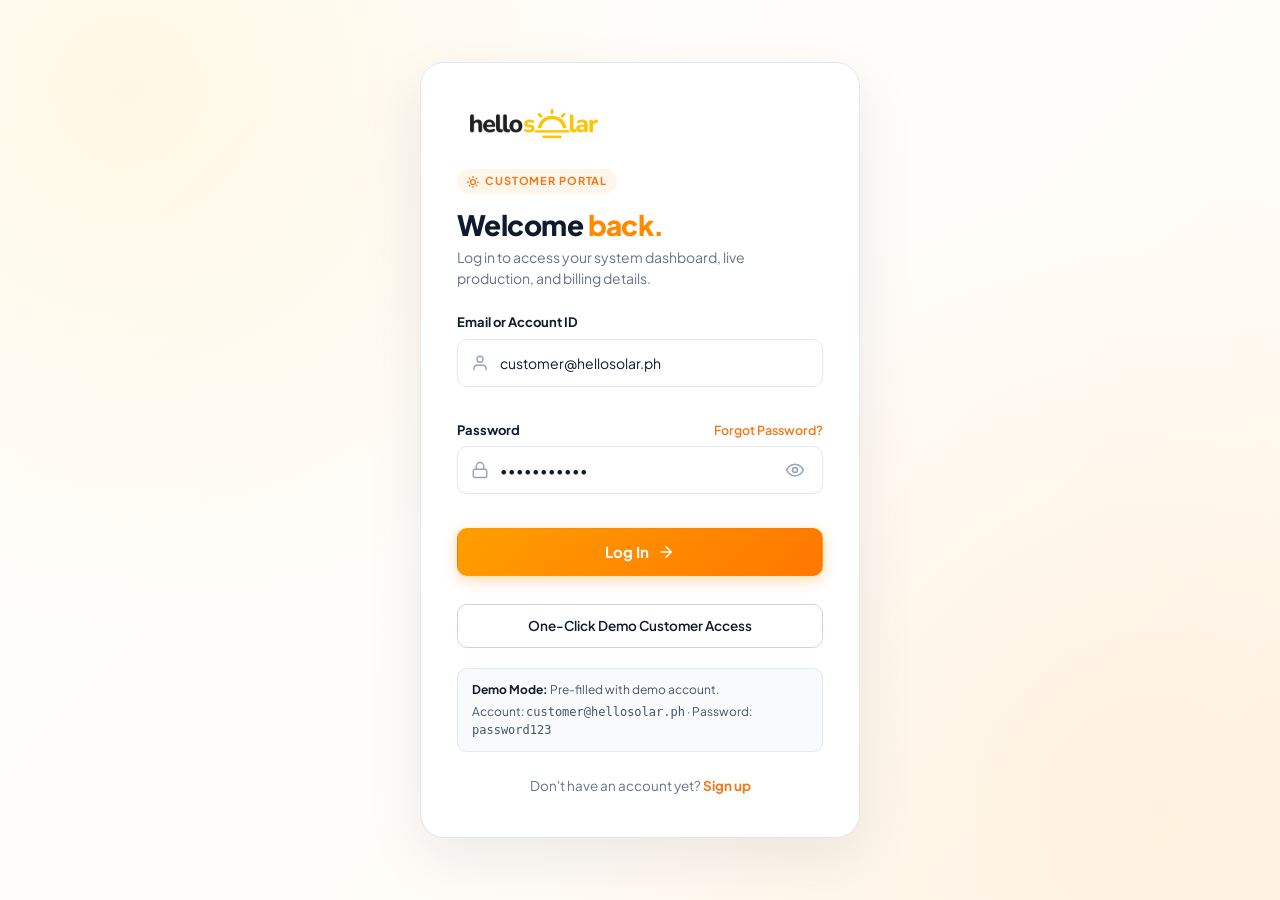
==== commit 4ed5b019: "Approved" ====
--- a/dashboard.html
+++ b/dashboard.html
@@ -1,1486 +1,15 @@
 <!DOCTYPE html>
 <html lang="en">
-
 <head>
     <meta charset="UTF-8">
-    <meta name="viewport" content="width=device-width, initial-scale=1.0">
-    <meta name="description" content="Hello Solar customer dashboard — monitor your solar system, energy production, savings, and payments.">
-    <title>Hello Solar — Dashboard</title>
-
-    <!-- Google Fonts -->
-    <link rel="preconnect" href="https://fonts.googleapis.com">
-    <link rel="preconnect" href="https://fonts.gstatic.com" crossorigin>
-    <link href="https://fonts.googleapis.com/css2?family=Plus+Jakarta+Sans:wght@400;500;600;700;800&display=swap" rel="stylesheet">
-
-    <!-- Design System CSS -->
-    <link rel="stylesheet" href="assets/css/portal.css">
-
-    <!-- Page Specific Styles -->
-    <style>
-        .dashboard-grid {
-            display: grid;
-            grid-template-columns: 1.45fr 1fr;
-            gap: 20px;
-            align-items: start;
-        }
-
-        .left-column {
-            display: flex;
-            flex-direction: column;
-            gap: 20px;
-        }
-
-        .right-column {
-            display: flex;
-            flex-direction: column;
-            gap: 20px;
-        }
-
-        .chart-summary-ribbon {
-            display: grid;
-            grid-template-columns: repeat(3, 1fr);
-            gap: 12px;
-            padding: 16px 20px;
-            border-top: 1px solid var(--gray-100);
-            background: var(--gray-50);
-            border-radius: 0 0 var(--radius-lg) var(--radius-lg);
-        }
-
-        .ribbon-item {
-            display: flex;
-            flex-direction: column;
-            gap: 2px;
-        }
-
-        .ribbon-label {
-            font-size: 11px;
-            font-weight: 700;
-            color: var(--gray-400);
-            text-transform: uppercase;
-            letter-spacing: 0.04em;
-        }
-
-        .ribbon-val {
-            font-size: 16px;
-            font-weight: 800;
-            color: var(--navy);
-            letter-spacing: -0.01em;
-        }
-
-        .ribbon-sub {
-            font-size: 11px;
-            color: var(--gray-500);
-            font-weight: 500;
-        }
-
-        .ribbon-val.highlight {
-            color: var(--solar-orange-dark);
-        }
-
-        .chart-tabs {
-            display: flex;
-            background: var(--gray-100);
-            padding: 4px;
-            border-radius: var(--radius-sm);
-            gap: 4px;
-        }
-
-        .chart-tab {
-            padding: 6px 14px;
-            border-radius: 6px;
-            font-size: 13px;
-            font-weight: 600;
-            color: var(--gray-500);
-            transition: all var(--transition-fast);
-        }
-
-        .chart-tab:hover {
-            color: var(--navy);
-        }
-
-        .chart-tab.active {
-            background: var(--white);
-            color: var(--navy);
-            box-shadow: var(--shadow-xs);
-        }
-
-        .chart-area {
-            height: 240px;
-            padding: 10px 16px;
-            position: relative;
-        }
-
-        .chart-svg {
-            width: 100%;
-            height: 100%;
-            overflow: visible;
-        }
-
-        .chart-grid-line {
-            stroke: var(--gray-200);
-            stroke-dasharray: 4;
-            stroke-width: 1;
-        }
-
-        .chart-label {
-            font-size: 11px;
-            fill: var(--gray-400);
-            font-weight: 600;
-            user-select: none;
-        }
-
-        .chart-line {
-            fill: none;
-            stroke: var(--solar-orange);
-            stroke-width: 3;
-            stroke-linecap: round;
-            stroke-linejoin: round;
-        }
-
-        .chart-area-fill {
-            fill: url(#solarGradient);
-            opacity: 0.25;
-        }
-
-        .chart-point {
-            fill: var(--white);
-            stroke: var(--solar-orange);
-            stroke-width: 2.5;
-            transition: r var(--transition-fast);
-        }
-
-        .chart-point:hover {
-            r: 6;
-            cursor: pointer;
-        }
-
-        .chart-legend {
-            padding: 12px 24px 18px;
-            display: flex;
-            align-items: center;
-            gap: 8px;
-            font-size: 12.5px;
-            font-weight: 600;
-            color: var(--gray-500);
-        }
-
-        .legend-dot {
-            width: 10px;
-            height: 10px;
-            border-radius: var(--radius-full);
-            background: var(--solar-orange);
-        }
-
-        .right-column {
-            display: flex;
-            flex-direction: column;
-            gap: 20px;
-        }
-
-        /* Live Telemetry Master Panel */
-        .status-panel {
-            padding: 22px 24px 20px;
-            position: relative;
-            overflow: hidden;
-            background: var(--white);
-        }
-
-        .status-heading {
-            display: flex;
-            align-items: center;
-            justify-content: space-between;
-            margin-bottom: 14px;
-        }
-
-        .status-title-group {
-            display: flex;
-            flex-direction: column;
-            gap: 2px;
-        }
-
-        .status-heading h2 {
-            font-size: 16px;
-            font-weight: 800;
-            color: var(--navy);
-            letter-spacing: -0.01em;
-            margin: 0;
-            display: flex;
-            align-items: center;
-            gap: 8px;
-        }
-
-        .telemetry-live-badge {
-            display: inline-flex;
-            align-items: center;
-            gap: 6px;
-            background: #ecfdf5;
-            color: #059669;
-            padding: 3px 9px;
-            border-radius: 999px;
-            font-size: 11px;
-            font-weight: 700;
-            border: 1px solid #a7f3d0;
-            letter-spacing: 0.02em;
-        }
-
-        .telemetry-pulse-dot {
-            width: 7px;
-            height: 7px;
-            border-radius: 50%;
-            background: #10b981;
-            box-shadow: 0 0 0 0 rgba(16, 185, 129, 0.7);
-            animation: livePulse 2s infinite;
-        }
-
-        @keyframes livePulse {
-            0% {
-                transform: scale(0.95);
-                box-shadow: 0 0 0 0 rgba(16, 185, 129, 0.7);
-            }
-            70% {
-                transform: scale(1);
-                box-shadow: 0 0 0 6px rgba(16, 185, 129, 0);
-            }
-            100% {
-                transform: scale(0.95);
-                box-shadow: 0 0 0 0 rgba(16, 185, 129, 0);
-            }
-        }
-
-        .telemetry-sync-btn {
-            background: #f8fafc;
-            border: 1px solid var(--gray-200);
-            border-radius: 6px;
-            padding: 5px 9px;
-            display: inline-flex;
-            align-items: center;
-            gap: 5px;
-            font-size: 11.5px;
-            font-weight: 600;
-            color: var(--gray-600);
-            cursor: pointer;
-            transition: all 0.15s ease;
-        }
-
-        .telemetry-sync-btn:hover {
-            color: var(--solar-orange-dark);
-            border-color: var(--solar-orange);
-            background: #fffdf9;
-        }
-
-        .telemetry-sync-btn.syncing svg {
-            animation: spin 0.8s linear infinite;
-        }
-
-        /* Power Flow Stage */
-        .power-flow-stage {
-            background: radial-gradient(circle at 50% 50%, #fffcf5 0%, #fff8eb 100%);
-            border: 1px solid #fed7aa;
-            border-radius: var(--radius-md);
-            padding: 16px 12px 14px;
-            position: relative;
-            margin-bottom: 14px;
-            overflow: hidden;
-            box-shadow: inset 0 1px 4px rgba(255, 138, 0, 0.05);
-        }
-
-        .power-flow-grid {
-            display: grid;
-            grid-template-columns: 1fr 1fr 1fr;
-            grid-template-rows: auto auto auto;
-            row-gap: 12px;
-            column-gap: 8px;
-            align-items: center;
-            position: relative;
-            z-index: 2;
-        }
-
-        .node-top {
-            grid-column: 1 / -1;
-            display: flex;
-            justify-content: center;
-        }
-
-        .node-left {
-            grid-column: 1;
-            grid-row: 2;
-            display: flex;
-            justify-content: center;
-        }
-
-        .node-center {
-            grid-column: 2;
-            grid-row: 2;
-            display: flex;
-            justify-content: center;
-        }
-
-        .node-right {
-            grid-column: 3;
-            grid-row: 2;
-            display: flex;
-            justify-content: center;
-        }
-
-        .node-bottom {
-            grid-column: 1 / -1;
-            grid-row: 3;
-            display: flex;
-            justify-content: center;
-        }
-
-        .energy-node {
-            display: flex;
-            flex-direction: column;
-            align-items: center;
-            padding: 8px 10px;
-            background: var(--white);
-            border: 1px solid var(--gray-200);
-            border-radius: 10px;
-            box-shadow: 0 2px 8px rgba(16, 26, 46, 0.05);
-            min-width: 82px;
-            text-align: center;
-            transition: transform 0.2s ease, box-shadow 0.2s ease, border-color 0.2s ease;
-        }
-
-        .energy-node:hover {
-            transform: translateY(-2px);
-            box-shadow: 0 5px 14px rgba(16, 26, 46, 0.09);
-        }
-
-        .energy-node.node-solar {
-            border-color: #fbd38d;
-            background: linear-gradient(180deg, #ffffff 0%, #fffef8 100%);
-        }
-
-        .energy-node.node-inverter {
-            min-width: 96px;
-            padding: 10px 12px;
-            border-color: #fdba74;
-            background: #ffffff;
-            box-shadow: 0 0 16px rgba(255, 138, 0, 0.16);
-        }
-
-        .energy-node.node-battery {
-            border-color: #a7f3d0;
-        }
-
-        .energy-node.node-home {
-            border-color: #fed7aa;
-        }
-
-        .energy-node.node-grid {
-            border-color: #bfdbfe;
-        }
-
-        .node-icon-circle {
-            width: 28px;
-            height: 28px;
-            border-radius: 50%;
-            display: flex;
-            align-items: center;
-            justify-content: center;
-            margin-bottom: 4px;
-        }
-
-        .node-solar .node-icon-circle {
-            background: #fffbeb;
-            color: #d97706;
-            box-shadow: 0 0 10px rgba(251, 191, 36, 0.4);
-        }
-
-        .node-inverter .node-icon-circle {
-            background: #fff7ed;
-            color: var(--solar-orange);
-        }
-
-        .node-battery .node-icon-circle {
-            background: #ecfdf5;
-            color: #059669;
-        }
-
-        .node-home .node-icon-circle {
-            background: #fff7ed;
-            color: #ea580c;
-        }
-
-        .node-grid .node-icon-circle {
-            background: #eff6ff;
-            color: #2563eb;
-        }
-
-        .node-name {
-            font-size: 10px;
-            font-weight: 700;
-            color: var(--gray-500);
-            text-transform: uppercase;
-            letter-spacing: 0.03em;
-        }
-
-        .node-wattage {
-            font-size: 13px;
-            font-weight: 800;
-            color: var(--navy);
-            margin-top: 1px;
-            font-feature-settings: "tnum";
-            font-variant-numeric: tabular-nums;
-        }
-
-        .node-solar .node-wattage {
-            color: var(--solar-orange-dark);
-        }
-
-        .node-state {
-            font-size: 9.5px;
-            font-weight: 600;
-            color: var(--gray-400);
-            margin-top: 1px;
-        }
-
-        .node-battery .node-state {
-            color: #059669;
-        }
-
-        .node-grid .node-state {
-            color: #2563eb;
-        }
-
-        /* SVG Flow Overlay with animated energy particles */
-        .flow-svg-overlay {
-            position: absolute;
-            inset: 0;
-            width: 100%;
-            height: 100%;
-            pointer-events: none;
-            z-index: 1;
-        }
-
-        .flow-line {
-            fill: none;
-            stroke-width: 2.2;
-            stroke-linecap: round;
-        }
-
-        .flow-line-solar {
-            stroke: #f59e0b;
-            stroke-dasharray: 6 5;
-            animation: dashFlow 1.2s linear infinite;
-        }
-
-        .flow-line-home {
-            stroke: #ea580c;
-            stroke-dasharray: 6 5;
-            animation: dashFlow 1.4s linear infinite;
-        }
-
-        .flow-line-battery {
-            stroke: #10b981;
-            stroke-dasharray: 6 5;
-            animation: dashFlow 1.5s linear infinite;
-        }
-
-        .flow-line-grid {
-            stroke: #3b82f6;
-            stroke-dasharray: 6 5;
-            animation: dashFlow 1.7s linear infinite;
-        }
-
-        @keyframes dashFlow {
-            from {
-                stroke-dashoffset: 22;
-            }
-            to {
-                stroke-dashoffset: 0;
-            }
-        }
-
-        /* Vital Telemetry Chips Grid */
-        .telemetry-vitals {
-            display: grid;
-            grid-template-columns: repeat(2, 1fr);
-            gap: 8px;
-            margin-bottom: 12px;
-        }
-
-        .vital-chip {
-            padding: 8px 10px;
-            background: var(--gray-50);
-            border: 1px solid var(--gray-200);
-            border-radius: 8px;
-            display: flex;
-            flex-direction: column;
-            gap: 1px;
-            transition: all 0.15s ease;
-        }
-
-        .vital-chip:hover {
-            background: #fffdfa;
-            border-color: #fed7aa;
-        }
-
-        .vital-label {
-            font-size: 10px;
-            font-weight: 700;
-            color: var(--gray-500);
-            text-transform: uppercase;
-            letter-spacing: 0.03em;
-            display: flex;
-            align-items: center;
-            gap: 4px;
-        }
-
-        .vital-val {
-            font-size: 13px;
-            font-weight: 800;
-            color: var(--navy);
-            font-feature-settings: "tnum";
-            font-variant-numeric: tabular-nums;
-        }
-
-        .vital-meta {
-            font-size: 10px;
-            color: var(--gray-400);
-        }
-
-        /* Telemetry Footer Status */
-        .telemetry-footer-bar {
-            display: flex;
-            align-items: center;
-            justify-content: space-between;
-            padding-top: 10px;
-            border-top: 1px solid var(--gray-100);
-            font-size: 11.5px;
-            color: var(--gray-500);
-        }
-
-        .telemetry-status-msg {
-            display: flex;
-            align-items: center;
-            gap: 5px;
-            font-weight: 600;
-            color: var(--navy);
-        }
-
-        .telemetry-timestamp {
-            font-size: 11px;
-            color: var(--gray-400);
-            font-feature-settings: "tnum";
-        }
-
-        /* Installation Snapshot Panel */
-        .installation-panel {
-            padding: 22px 24px;
-        }
-
-        .installation-header {
-            display: flex;
-            align-items: center;
-            justify-content: space-between;
-            margin-bottom: 16px;
-        }
-
-        .installation-header h2 {
-            font-size: 16px;
-            font-weight: 700;
-            color: var(--navy);
-        }
-
-        .progress-line {
-            height: 6px;
-            background: var(--gray-100);
-            border-radius: 3px;
-            overflow: hidden;
-            margin-bottom: 16px;
-        }
-
-        .progress-fill {
-            height: 100%;
-            width: 100%;
-            background: var(--solar-gradient);
-            border-radius: 3px;
-        }
-
-        .steps-list {
-            display: flex;
-            flex-direction: column;
-            gap: 12px;
-        }
-
-        .step-row {
-            display: flex;
-            align-items: center;
-            justify-content: space-between;
-            font-size: 13px;
-        }
-
-        .step-left {
-            display: flex;
-            align-items: center;
-            gap: 10px;
-        }
-
-        .step-dot-done {
-            width: 18px;
-            height: 18px;
-            border-radius: 50%;
-            background: var(--green-bg);
-            color: var(--green);
-            display: flex;
-            align-items: center;
-            justify-content: center;
-            font-size: 11px;
-            font-weight: 800;
-        }
-
-        /* Activity Panel */
-        .activity-panel {
-            margin-top: 20px;
-        }
-
-        .activity-list {
-            padding: 0 24px 16px;
-        }
-
-        .activity-item {
-            display: flex;
-            align-items: center;
-            gap: 14px;
-            padding: 14px 0;
-            border-bottom: 1px solid var(--gray-100);
-        }
-
-        .activity-item:last-child {
-            border-bottom: none;
-        }
-
-        .activity-icon {
-            width: 38px;
-            height: 38px;
-            border-radius: var(--radius-sm);
-            background: var(--gray-100);
-            color: var(--navy);
-            display: flex;
-            align-items: center;
-            justify-content: center;
-            flex-shrink: 0;
-        }
-
-        .activity-icon svg {
-            width: 18px;
-            height: 18px;
-            stroke-width: 1.85;
-        }
-
-        .activity-title {
-            font-size: 13.5px;
-            font-weight: 600;
-            color: var(--navy);
-        }
-
-        .activity-date {
-            font-size: 12px;
-            color: var(--gray-400);
-            margin-top: 2px;
-        }
-
-        @media (max-width: 1024px) {
-            .dashboard-grid {
-                grid-template-columns: 1fr;
-            }
-        }
-    </style>
+    <meta http-equiv="refresh" content="0; url=mysystem.html">
+    <title>Redirecting to My System — Hello Solar</title>
+    <link rel="icon" type="image/png" href="assets/images/logofortab.png">
+    <script>
+        window.location.replace("mysystem.html");
+    </script>
 </head>
-
-<body>
-    <div class="app">
-        <!-- =========================================================
-             DESKTOP & MOBILE SIDEBAR DRAWER
-        ========================================================== -->
-        <aside class="sidebar" id="sidebar">
-            <a href="dashboard.html" class="logo">
-                <img src="assets/images/hello_solar.png" alt="Hello Solar">
-            </a>
-
-            <div class="nav-label">Customer Portal</div>
-
-            <nav class="nav" aria-label="Portal navigation">
-                <a href="dashboard.html" class="nav-link active" aria-current="page">
-                    <svg viewBox="0 0 24 24" fill="none" stroke="currentColor" stroke-linecap="round" stroke-linejoin="round">
-                        <rect x="3" y="3" width="7" height="7" rx="1" />
-                        <rect x="14" y="3" width="7" height="7" rx="1" />
-                        <rect x="3" y="14" width="7" height="7" rx="1" />
-                        <rect x="14" y="14" width="7" height="7" rx="1" />
-                    </svg>
-                    Dashboard
-                </a>
-
-                <a href="my-system.html" class="nav-link">
-                    <svg viewBox="0 0 24 24" fill="none" stroke="currentColor" stroke-linecap="round" stroke-linejoin="round">
-                        <circle cx="12" cy="12" r="4" />
-                        <path d="M12 2v2" />
-                        <path d="M12 20v2" />
-                        <path d="m4.93 4.93 1.41 1.41" />
-                        <path d="m17.66 17.66 1.41 1.41" />
-                        <path d="M2 12h2" />
-                        <path d="M20 12h2" />
-                        <path d="m6.34 17.66-1.41 1.41" />
-                        <path d="m19.07 4.93-1.41 1.41" />
-                    </svg>
-                    My System
-                </a>
-
-                <a href="energy.html" class="nav-link">
-                    <svg viewBox="0 0 24 24" fill="none" stroke="currentColor" stroke-linecap="round" stroke-linejoin="round">
-                        <path d="M13 2 3 14h9l-1 8 10-12h-9l1-8Z" />
-                    </svg>
-                    Energy
-                </a>
-
-                <a href="payments.html" class="nav-link">
-                    <svg viewBox="0 0 24 24" fill="none" stroke="currentColor" stroke-linecap="round" stroke-linejoin="round">
-                        <rect x="2" y="5" width="20" height="14" rx="2" />
-                        <path d="M2 10h20" />
-                        <path d="M6 15h4" />
-                    </svg>
-                    My Payments
-                </a>
-
-                <a href="install-status.html" class="nav-link">
-                    <svg viewBox="0 0 24 24" fill="none" stroke="currentColor" stroke-linecap="round" stroke-linejoin="round">
-                        <rect x="3" y="3" width="18" height="18" rx="2" />
-                        <path d="m8 12 2.5 2.5L16 9" />
-                    </svg>
-                    Install Status
-                </a>
-
-                <a href="support.html" class="nav-link">
-                    <svg viewBox="0 0 24 24" fill="none" stroke="currentColor" stroke-linecap="round" stroke-linejoin="round">
-                        <path d="M3 11a9 9 0 0 1 18 0" />
-                        <path d="M3 11v4a2 2 0 0 0 2 2h2v-6H5a2 2 0 0 0-2 2" />
-                        <path d="M21 11v4a2 2 0 0 1-2 2h-2v-6h2a2 2 0 0 1 2 2" />
-                        <path d="M17 17c0 2-2 3-5 3" />
-                    </svg>
-                    Support
-                </a>
-            </nav>
-
-            <div class="sidebar-bottom">
-                <div class="sidebar-status-card">
-                    <div class="sidebar-status-info">
-                        <span class="sidebar-status-label">System Size</span>
-                        <span class="sidebar-status-val">4.82 kW Hybrid</span>
-                    </div>
-                    <span class="status-dot pulsing" title="System Online"></span>
-                </div>
-
-                <div class="sidebar-divider"></div>
-
-                <button class="logout-button" id="logoutButton" type="button">
-                    <svg viewBox="0 0 24 24" fill="none" stroke="currentColor" stroke-linecap="round" stroke-linejoin="round">
-                        <path d="M9 21H5a2 2 0 0 1-2-2V5a2 2 0 0 1 2-2h4" />
-                        <polyline points="16 17 21 12 16 7" />
-                        <line x1="21" y1="12" x2="9" y2="12" />
-                    </svg>
-                    Logout
-                </button>
-            </div>
-        </aside>
-
-        <!-- Mobile Backdrop -->
-        <div class="mobile-backdrop" id="mobileBackdrop"></div>
-
-        <!-- =========================================================
-             MAIN VIEWPORT
-        ========================================================== -->
-        <main class="main">
-            <!-- TOPBAR -->
-            <header class="topbar">
-                <div class="mobile-header">
-                    <button class="mobile-menu-button" id="mobileMenuButton" type="button" aria-label="Open navigation" aria-expanded="false" aria-controls="sidebar">
-                        <svg id="menuIcon" viewBox="0 0 24 24" fill="none" stroke="currentColor" stroke-width="1.8" stroke-linecap="round">
-                            <line x1="4" y1="6" x2="20" y2="6" />
-                            <line x1="4" y1="12" x2="20" y2="12" />
-                            <line x1="4" y1="18" x2="20" y2="18" />
-                        </svg>
-                    </button>
-
-                    <a href="dashboard.html" class="mobile-logo">
-                        <img src="assets/images/hello_solar.png" alt="Hello Solar">
-                    </a>
-                </div>
-
-                <div class="topbar-right">
-                    <a href="support.html" class="quick-support-link">
-                        <svg viewBox="0 0 24 24" fill="none" stroke="currentColor"><path d="M3 11a9 9 0 0 1 18 0"/><path d="M3 11v4a2 2 0 0 0 2 2h2v-6H5a2 2 0 0 0-2 2"/><path d="M21 11v4a2 2 0 0 1-2 2h-2v-6h2a2 2 0 0 1 2 2"/><path d="M17 17c0 2-2 3-5 3"/></svg>
-                        Need Help?
-                    </a>
-
-                    <div class="profile">
-                        <div class="profile-text">
-                            <span class="profile-name" id="profileName">Juan Dela Cruz</span>
-                            <span class="profile-role">Customer Account</span>
-                        </div>
-                        <div class="profile-avatar" id="profileAvatar">JD</div>
-                    </div>
-                </div>
-            </header>
-
-            <!-- PAGE CONTENT -->
-            <div class="content">
-                <section class="page-intro">
-                    <div>
-                        <p class="eyebrow">Customer Dashboard</p>
-                        <h1>Good day, <span id="customerName">Juan</span>.</h1>
-                        <p>Here's how your solar system is performing and saving you money today.</p>
-                    </div>
-
-                    <div class="cta-group">
-                        <a href="payments.html" class="btn btn-primary" id="dashPrimaryCta">
-                            <svg width="18" height="18" viewBox="0 0 24 24" fill="none" stroke="currentColor" stroke-width="2" stroke-linecap="round" stroke-linejoin="round">
-                                <rect x="2" y="5" width="20" height="14" rx="2" /><path d="M2 10h20" /><path d="M6 15h4" />
-                            </svg>
-                            <span>View Next Bill (₱9,067)</span>
-                        </a>
-                        <a href="my-system.html" class="btn btn-outline">
-                            <svg width="18" height="18" viewBox="0 0 24 24" fill="none" stroke="currentColor" stroke-width="2" stroke-linecap="round" stroke-linejoin="round">
-                                <circle cx="12" cy="12" r="4" /><path d="M12 2v2" /><path d="M12 20v2" /><path d="m4.93 4.93 1.41 1.41" /><path d="m17.66 17.66 1.41 1.41" /><path d="M2 12h2" /><path d="M20 12h2" />
-                            </svg>
-                            <span>System Specs</span>
-                        </a>
-                    </div>
-                </section>
-
-                <!-- STATS SUMMARY -->
-                <section class="summary-grid" aria-label="System summary">
-                    <!-- Status -->
-                    <article class="summary-card">
-                        <div class="summary-top">
-                            <span class="summary-label">System Status</span>
-                            <div class="summary-icon">
-                                <svg viewBox="0 0 24 24" fill="none" stroke="currentColor" stroke-linecap="round" stroke-linejoin="round">
-                                    <path d="M22 11.08V12a10 10 0 1 1-5.93-9.14" />
-                                    <polyline points="22 4 12 14.01 9 11.01" />
-                                </svg>
-                            </div>
-                        </div>
-                        <div class="summary-value">Online</div>
-                        <div class="summary-meta">
-                            <span class="status-dot pulsing"></span>
-                            Generating normally
-                        </div>
-                    </article>
-
-                    <!-- Energy -->
-                    <article class="summary-card">
-                        <div class="summary-top">
-                            <span class="summary-label">Energy Produced</span>
-                            <div class="summary-icon">
-                                <svg viewBox="0 0 24 24" fill="none" stroke="currentColor" stroke-linecap="round" stroke-linejoin="round">
-                                    <path d="M13 2 3 14h9l-1 8 10-12h-9l1-8Z" />
-                                </svg>
-                            </div>
-                        </div>
-                        <div class="summary-value">428 kWh</div>
-                        <div class="summary-meta">This month to date</div>
-                    </article>
-
-                    <!-- Savings -->
-                    <article class="summary-card">
-                        <div class="summary-top">
-                            <span class="summary-label">Estimated Savings</span>
-                            <div class="summary-icon">
-                                <svg viewBox="0 0 24 24" fill="none" stroke="currentColor" stroke-linecap="round" stroke-linejoin="round">
-                                    <rect x="2" y="5" width="20" height="14" rx="2" />
-                                    <path d="M2 10h20" />
-                                    <path d="M12 13v4" />
-                                    <path d="M10 15h4" />
-                                </svg>
-                            </div>
-                        </div>
-                        <div class="summary-value">₱3,240</div>
-                        <div class="summary-meta">Lower electric bill</div>
-                    </article>
-
-                    <!-- System Capacity -->
-                    <article class="summary-card">
-                        <div class="summary-top">
-                            <span class="summary-label">System Capacity</span>
-                            <div class="summary-icon">
-                                <svg viewBox="0 0 24 24" fill="none" stroke="currentColor" stroke-linecap="round" stroke-linejoin="round">
-                                    <circle cx="12" cy="12" r="4" />
-                                    <path d="M12 2v2" /><path d="M12 20v2" /><path d="M2 12h2" /><path d="M20 12h2" />
-                                </svg>
-                            </div>
-                        </div>
-                        <div class="summary-value">4.82 kW</div>
-                        <div class="summary-meta">12 high-output panels</div>
-                    </article>
-                </section>
-
-                <!-- DASHBOARD GRID -->
-                <div class="dashboard-grid">
-                    <!-- LEFT COLUMN -->
-                    <div class="left-column">
-                        <!-- CHART PANEL -->
-                        <section class="panel">
-                            <div class="panel-header">
-                                <div>
-                                    <h2 class="panel-title">Energy Production</h2>
-                                    <p class="panel-subtitle">Solar generation trends and output</p>
-                                </div>
-
-                                <div class="chart-tabs" role="tablist">
-                                    <button class="chart-tab active" type="button" data-period="today">Today</button>
-                                    <button class="chart-tab" type="button" data-period="week">Week</button>
-                                    <button class="chart-tab" type="button" data-period="month">Month</button>
-                                </div>
-                            </div>
-
-                            <div class="chart-area">
-                                <svg class="chart-svg" id="energyChart" viewBox="0 0 700 250" preserveAspectRatio="none" aria-label="Energy production chart">
-                                    <defs>
-                                        <linearGradient id="solarGradient" x1="0" y1="0" x2="0" y2="1">
-                                            <stop offset="0%" stop-color="#ff8a00" stop-opacity="0.7"/>
-                                            <stop offset="100%" stop-color="#ffb300" stop-opacity="0.05"/>
-                                        </linearGradient>
-                                    </defs>
-                                    <!-- Grid Lines -->
-                                    <line class="chart-grid-line" x1="45" y1="30" x2="680" y2="30" />
-                                    <line class="chart-grid-line" x1="45" y1="80" x2="680" y2="80" />
-                                    <line class="chart-grid-line" x1="45" y1="130" x2="680" y2="130" />
-                                    <line class="chart-grid-line" x1="45" y1="180" x2="680" y2="180" />
-                                    <line class="chart-grid-line" x1="45" y1="220" x2="680" y2="220" />
-
-                                    <!-- Labels -->
-                                    <text class="chart-label" x="7" y="34">8 kWh</text>
-                                    <text class="chart-label" x="7" y="84">6 kWh</text>
-                                    <text class="chart-label" x="7" y="134">4 kWh</text>
-                                    <text class="chart-label" x="7" y="184">2 kWh</text>
-                                    <text class="chart-label" x="10" y="224">0</text>
-
-                                    <!-- Rendered Paths -->
-                                    <path id="chartFill" class="chart-area-fill"></path>
-                                    <path id="chartLine" class="chart-line"></path>
-                                    <g id="chartPoints"></g>
-                                    <g id="chartLabels"></g>
-                                </svg>
-                            </div>
-
-                            <div class="chart-legend">
-                                <span class="legend-dot"></span>
-                                Solar energy generated (kWh)
-                            </div>
-
-                            <!-- Production Highlights Ribbon -->
-                            <div class="chart-summary-ribbon">
-                                <div class="ribbon-item">
-                                    <span class="ribbon-label">Today's Peak</span>
-                                    <span class="ribbon-val highlight">7.2 kWh</span>
-                                    <span class="ribbon-sub">At 1:15 PM</span>
-                                </div>
-                                <div class="ribbon-item">
-                                    <span class="ribbon-label">Daily Avg Yield</span>
-                                    <span class="ribbon-val">24.6 kWh</span>
-                                    <span class="ribbon-sub">+12% vs last week</span>
-                                </div>
-                                <div class="ribbon-item">
-                                    <span class="ribbon-label">CO₂ Avoided</span>
-                                    <span class="ribbon-val" style="color: #059669;">24.2 kg</span>
-                                    <span class="ribbon-sub">~1.2 trees planted</span>
-                                </div>
-                            </div>
-                        </section>
-
-                        <!-- ACTIVITY PANEL (Placed inside left column for perfect symmetry) -->
-                        <section class="panel activity-panel" style="margin-top: 0;">
-                            <div class="panel-header">
-                                <div>
-                                    <h2 class="panel-title">Recent Activity</h2>
-                                    <p class="panel-subtitle">Latest system events, statements, and milestones</p>
-                                </div>
-                            </div>
-
-                            <div class="activity-list">
-                                <div class="activity-item">
-                                    <div class="activity-icon">
-                                        <svg viewBox="0 0 24 24" fill="none" stroke="currentColor" stroke-linecap="round" stroke-linejoin="round">
-                                            <path d="M13 2 3 14h9l-1 8 10-12h-9l1-8Z" />
-                                        </svg>
-                                    </div>
-                                    <div class="activity-info">
-                                        <p class="activity-title">Daily production peak reached (7.2 kWh)</p>
-                                        <p class="activity-date">Today at 1:15 PM</p>
-                                    </div>
-                                </div>
-
-                                <div class="activity-item">
-                                    <div class="activity-icon">
-                                        <svg viewBox="0 0 24 24" fill="none" stroke="currentColor" stroke-linecap="round" stroke-linejoin="round">
-                                            <rect x="2" y="5" width="20" height="14" rx="2" />
-                                            <path d="M2 10h20" />
-                                            <path d="m8 12 2.5 2.5L16 9" />
-                                        </svg>
-                                    </div>
-                                    <div class="activity-info">
-                                        <p class="activity-title">Payment received — Period: Aug 2026</p>
-                                        <p class="activity-date">August 28, 2026</p>
-                                    </div>
-                                </div>
-
-                                <div class="activity-item">
-                                    <div class="activity-icon">
-                                        <svg viewBox="0 0 24 24" fill="none" stroke="currentColor" stroke-linecap="round" stroke-linejoin="round">
-                                            <path d="M14 2H6a2 2 0 0 0-2 2v16a2 2 0 0 0 2 2h12a2 2 0 0 0 2-2V8z" />
-                                            <polyline points="14 2 14 8 20 8" />
-                                        </svg>
-                                    </div>
-                                    <div class="activity-info">
-                                        <p class="activity-title">Monthly energy performance statement ready</p>
-                                        <p class="activity-date">September 1, 2026</p>
-                                    </div>
-                                </div>
-                            </div>
-                        </section>
-                    </div>
-
-                    <!-- RIGHT COLUMN -->
-                    <div class="right-column">
-                        <!-- Live Telemetry Master Panel -->
-                        <section class="panel status-panel" aria-label="Real-time system telemetry">
-                            <div class="status-heading">
-                                <div class="status-title-group">
-                                    <h2>
-                                        Live Telemetry
-                                        <span class="telemetry-live-badge">
-                                            <span class="telemetry-pulse-dot"></span>
-                                            LIVE
-                                        </span>
-                                    </h2>
-                                </div>
-                                <button type="button" class="telemetry-sync-btn" id="telemetrySyncBtn" title="Sync live inverter stream">
-                                    <svg width="13" height="13" viewBox="0 0 24 24" fill="none" stroke="currentColor" stroke-width="2.2" stroke-linecap="round" stroke-linejoin="round">
-                                        <path d="M21.5 2v6h-6M21.34 15.57a10 10 0 1 1-.57-8.38l5.67-5.67"/>
-                                    </svg>
-                                    <span id="syncBtnLabel">Sync</span>
-                                </button>
-                            </div>
-
-                            <!-- Interactive Energy Flow Stage -->
-                            <div class="power-flow-stage">
-                                <!-- Animated Flow Pipelines SVG -->
-                                <svg class="flow-svg-overlay" viewBox="0 0 300 210" preserveAspectRatio="none" aria-hidden="true">
-                                    <!-- Solar to Inverter (Vertical Top-Down) -->
-                                    <line class="flow-line flow-line-solar" x1="150" y1="48" x2="150" y2="82" />
-                                    <!-- Inverter to Battery (Horizontal Center to Left) -->
-                                    <line class="flow-line flow-line-battery" x1="102" y1="105" x2="72" y2="105" />
-                                    <!-- Inverter to Home (Horizontal Center to Right) -->
-                                    <line class="flow-line flow-line-home" x1="198" y1="105" x2="228" y2="105" />
-                                    <!-- Inverter to Grid (Vertical Center to Bottom) -->
-                                    <line class="flow-line flow-line-grid" x1="150" y1="128" x2="150" y2="162" />
-                                </svg>
-
-                                <div class="power-flow-grid">
-                                    <!-- TOP: Rooftop Solar Array -->
-                                    <div class="node-top">
-                                        <div class="energy-node node-solar" id="nodeSolar" title="Solar Array: Trina Solar 420W x 12 panels">
-                                            <div class="node-icon-circle">
-                                                <svg width="16" height="16" viewBox="0 0 24 24" fill="none" stroke="currentColor" stroke-width="2.2">
-                                                    <circle cx="12" cy="12" r="4"/><path d="M12 2v2"/><path d="M12 20v2"/><path d="m4.93 4.93 1.41 1.41"/><path d="m17.66 17.66 1.41 1.41"/><path d="M2 12h2"/><path d="M20 12h2"/><path d="m6.34 17.66-1.41 1.41"/><path d="m19.07 4.93-1.41 1.41"/>
-                                                </svg>
-                                            </div>
-                                            <span class="node-name">Solar Array</span>
-                                            <span class="node-wattage" id="liveSolarWatts">3.48 kW</span>
-                                            <span class="node-state">Producing</span>
-                                        </div>
-                                    </div>
-
-                                    <!-- LEFT: Battery Reserve Storage -->
-                                    <div class="node-left">
-                                        <div class="energy-node node-battery" id="nodeBattery" title="10 kWh Lithium-ion Reserve Battery">
-                                            <div class="node-icon-circle">
-                                                <svg width="15" height="15" viewBox="0 0 24 24" fill="none" stroke="currentColor" stroke-width="2">
-                                                    <rect x="2" y="7" width="16" height="12" rx="2"/><path d="M22 11v4"/><path d="M6 11v4"/><path d="M10 11v4"/>
-                                                </svg>
-                                            </div>
-                                            <span class="node-name">Battery</span>
-                                            <span class="node-wattage" id="liveBatteryWatts">1.15 kW</span>
-                                            <span class="node-state" id="liveBatterySoc">88% (Charge)</span>
-                                        </div>
-                                    </div>
-
-                                    <!-- CENTER: Hybrid Inverter -->
-                                    <div class="node-center">
-                                        <div class="energy-node node-inverter" id="nodeInverter" title="Solis 5kW Hybrid Inverter (Grid-Tied)">
-                                            <div class="node-icon-circle">
-                                                <svg width="16" height="16" viewBox="0 0 24 24" fill="none" stroke="currentColor" stroke-width="2.2">
-                                                    <rect x="4" y="4" width="16" height="16" rx="2"/><path d="M9 9h6v6H9z"/><path d="M9 1v3"/><path d="M15 1v3"/><path d="M9 20v3"/><path d="M15 20v3"/>
-                                                </svg>
-                                            </div>
-                                            <span class="node-name">Hybrid Inverter</span>
-                                            <span class="node-wattage" id="liveInverterWatts">3.48 kW</span>
-                                            <span class="node-state" style="color: var(--solar-orange-dark);">98.4% Eff</span>
-                                        </div>
-                                    </div>
-
-                                    <!-- RIGHT: Home Household Load -->
-                                    <div class="node-right">
-                                        <div class="energy-node node-home" id="nodeHome" title="Home Appliances Consumption">
-                                            <div class="node-icon-circle">
-                                                <svg width="15" height="15" viewBox="0 0 24 24" fill="none" stroke="currentColor" stroke-width="2">
-                                                    <path d="m3 9 9-7 9 7v11a2 2 0 0 1-2 2H5a2 2 0 0 1-2-2z"/><polyline points="9 22 9 12 15 12 15 22"/>
-                                                </svg>
-                                            </div>
-                                            <span class="node-name">Home Load</span>
-                                            <span class="node-wattage" id="liveHomeWatts">1.85 kW</span>
-                                            <span class="node-state">Consuming</span>
-                                        </div>
-                                    </div>
-
-                                    <!-- BOTTOM: Grid Net-Metering -->
-                                    <div class="node-bottom">
-                                        <div class="energy-node node-grid" id="nodeGrid" title="Net Metering: Clean solar export to grid">
-                                            <div class="node-icon-circle">
-                                                <svg width="15" height="15" viewBox="0 0 24 24" fill="none" stroke="currentColor" stroke-width="2">
-                                                    <path d="M13 2 3 14h9l-1 8 10-12h-9l1-8Z"/>
-                                                </svg>
-                                            </div>
-                                            <span class="node-name">Grid Export</span>
-                                            <span class="node-wattage" id="liveGridWatts">+0.48 kW</span>
-                                            <span class="node-state">Net Metering</span>
-                                        </div>
-                                    </div>
-                                </div>
-                            </div>
-
-                            <!-- Vital Real-time Telemetry Readouts -->
-                            <div class="telemetry-vitals">
-                                <div class="vital-chip">
-                                    <span class="vital-label">
-                                        <svg width="11" height="11" viewBox="0 0 24 24" fill="none" stroke="currentColor" stroke-width="2.5"><circle cx="12" cy="12" r="10"/><path d="m10 15 5-3-5-3v6z"/></svg>
-                                        Grid Sync
-                                    </span>
-                                    <span class="vital-val" id="liveGridSync">231.8 V · 60.0 Hz</span>
-                                    <span class="vital-meta">Luzon Grid Locked · PF 0.99</span>
-                                </div>
-
-                                <div class="vital-chip">
-                                    <span class="vital-label">
-                                        <svg width="11" height="11" viewBox="0 0 24 24" fill="none" stroke="currentColor" stroke-width="2.5"><path d="M12 2v20M17 5H9.5a3.5 3.5 0 0 0 0 7h5a3.5 3.5 0 0 1 0 7H6"/></svg>
-                                        Solar Independence
-                                    </span>
-                                    <span class="vital-val" style="color: #059669;" id="liveIndependence">100% Solar Powered</span>
-                                    <span class="vital-meta">Zero grid import now</span>
-                                </div>
-
-                                <div class="vital-chip">
-                                    <span class="vital-label">
-                                        <svg width="11" height="11" viewBox="0 0 24 24" fill="none" stroke="currentColor" stroke-width="2.5"><circle cx="12" cy="12" r="4"/><path d="M12 2v2"/><path d="M12 20v2"/></svg>
-                                        PV Arrays
-                                    </span>
-                                    <span class="vital-val" id="livePvStrings">PV1: 342V · PV2: 338V</span>
-                                    <span class="vital-meta">Dual MPPT balanced</span>
-                                </div>
-
-                                <div class="vital-chip">
-                                    <span class="vital-label">
-                                        <svg width="11" height="11" viewBox="0 0 24 24" fill="none" stroke="currentColor" stroke-width="2.5"><path d="M14 14.76V3.5a2.5 2.5 0 0 0-5 0v11.26a4.5 4.5 0 1 0 5 0z"/></svg>
-                                        Inverter Temp
-                                    </span>
-                                    <span class="vital-val" id="liveInverterTemp">41.2°C (Optimal)</span>
-                                    <span class="vital-meta">Passive heatsink cool</span>
-                                </div>
-                            </div>
-
-                            <!-- Telemetry Footer Status -->
-                            <div class="telemetry-footer-bar">
-                                <span class="telemetry-status-msg">
-                                    <svg width="13" height="13" viewBox="0 0 24 24" fill="none" stroke="#16a34a" stroke-width="2.5"><polyline points="20 6 9 17 4 12"/></svg>
-                                    All 12 panels operating at peak yield
-                                </span>
-                                <span class="telemetry-timestamp" id="telemetryTimestamp">Sync: 1s ago</span>
-                            </div>
-                        </section>
-
-                        <!-- Installation Snapshot -->
-                        <section class="panel installation-panel">
-                            <div class="installation-header">
-                                <h2>Installation Status</h2>
-                                <span class="badge badge-online">Commissioned</span>
-                            </div>
-
-                            <div class="progress-line">
-                                <div class="progress-fill"></div>
-                            </div>
-
-                            <div class="steps-list">
-                                <div class="step-row">
-                                    <div class="step-left">
-                                        <span class="step-dot-done">✓</span>
-                                        <span>System Commissioned</span>
-                                    </div>
-                                    <span class="badge badge-online">Active</span>
-                                </div>
-                                <div class="step-row">
-                                    <div class="step-left">
-                                        <span class="step-dot-done">✓</span>
-                                        <span>Net Metering Setup</span>
-                                    </div>
-                                    <span class="badge badge-neutral">Approved</span>
-                                </div>
-                            </div>
-                        </section>
-                    </div>
-                </div>
-            </div>
-
-            <!-- FOOTER -->
-            <footer class="portal-footer">
-                <span>© 2026 Hello Solar Inc. Clean energy. Lower bills. Brighter future.</span>
-                <span>hellosolarph.com · support@hellosolarph.com</span>
-            </footer>
-        </main>
-    </div>
-
-    <!-- MOBILE BOTTOM NAVIGATION (ERGONOMIC 5-PILLAR APP NAV) -->
-    <nav class="mobile-bottom-nav" aria-label="Mobile Bottom Navigation">
-        <div class="mobile-bottom-nav-inner">
-            <a href="dashboard.html" class="mobile-nav-item active" aria-current="page">
-                <svg viewBox="0 0 24 24" fill="none" stroke="currentColor" stroke-linecap="round" stroke-linejoin="round">
-                    <rect x="3" y="3" width="7" height="7" rx="1"/><rect x="14" y="3" width="7" height="7" rx="1"/>
-                    <rect x="3" y="14" width="7" height="7" rx="1"/><rect x="14" y="14" width="7" height="7" rx="1"/>
-                </svg>
-                <span>Home</span>
-            </a>
-            <a href="payments.html" class="mobile-nav-item">
-                <svg viewBox="0 0 24 24" fill="none" stroke="currentColor" stroke-linecap="round" stroke-linejoin="round">
-                    <rect x="2" y="5" width="20" height="14" rx="2"/><path d="M2 10h20"/><path d="M6 15h4"/>
-                </svg>
-                <span>Bills</span>
-            </a>
-            <a href="my-system.html" class="mobile-nav-item mobile-nav-fab-wrap" aria-label="My System Live Telemetry">
-                <div class="mobile-nav-fab">
-                    <img src="assets/images/logofortab.png" alt="System" class="mobile-nav-fab-img">
-                </div>
-                <span>System</span>
-            </a>
-            <a href="install-status.html" class="mobile-nav-item">
-                <svg viewBox="0 0 24 24" fill="none" stroke="currentColor" stroke-linecap="round" stroke-linejoin="round">
-                    <rect x="3" y="3" width="18" height="18" rx="2"/><path d="m8 12 2.5 2.5L16 9"/>
-                </svg>
-                <span>Status</span>
-            </a>
-            <a href="#" id="bottomNavProfileBtn" class="mobile-nav-item" aria-label="Open Profile & Settings">
-                <svg viewBox="0 0 24 24" fill="none" stroke="currentColor" stroke-linecap="round" stroke-linejoin="round">
-                    <path d="M20 21v-2a4 4 0 0 0-4-4H8a4 4 0 0 0-4 4v2"/><circle cx="12" cy="7" r="4"/>
-                </svg>
-                <span>Profile</span>
-            </a>
-        </div>
-    </nav>
-
-    <!-- Core Portal JavaScript -->
-    <script src="assets/js/portal.js"></script>
-
-    <!-- Page Specific Chart & Live Telemetry Logic -->
-    <script>
-        // --------------------------------------------------------------------------
-        // 1. ENERGY PRODUCTION CHART LOGIC
-        // --------------------------------------------------------------------------
-        const energyData = {
-            today: {
-                values: [0, 1.1, 2.4, 4.2, 6.4, 7.2, 6.5, 5.1, 3.3, 1.5, 0.4],
-                labels: ["7 AM", "8 AM", "9 AM", "10 AM", "11 AM", "12 PM", "1 PM", "2 PM", "3 PM", "4 PM", "5 PM"]
-            },
-            week: {
-                values: [4.1, 5.8, 6.4, 7.2, 5.9, 7.6, 6.8],
-                labels: ["Mon", "Tue", "Wed", "Thu", "Fri", "Sat", "Sun"]
-            },
-            month: {
-                values: [12, 15, 17, 14, 19, 18, 21, 20, 24, 22, 26, 25],
-                labels: ["1", "4", "7", "10", "13", "16", "19", "22", "25", "28", "30", "31"]
-            }
-        };
-
-        const chartLine = document.getElementById("chartLine");
-        const chartFill = document.getElementById("chartFill");
-        const chartPoints = document.getElementById("chartPoints");
-        const chartLabels = document.getElementById("chartLabels");
-
-        function drawChart(period) {
-            const data = energyData[period];
-            if (!data) return;
-
-            const values = data.values;
-            const labels = data.labels;
-            const chartLeft = 45;
-            const chartRight = 680;
-            const chartTop = 30;
-            const chartBottom = 220;
-            const width = chartRight - chartLeft;
-            const height = chartBottom - chartTop;
-            const maxValue = Math.max(...values);
-            const safeMax = maxValue === 0 ? 1 : maxValue * 1.15;
-
-            const points = values.map((value, index) => {
-                const x = chartLeft + (index / Math.max(values.length - 1, 1)) * width;
-                const y = chartBottom - (value / safeMax) * height;
-                return { x, y, value };
-            });
-
-            const linePath = points.map((p, i) => `${i === 0 ? "M" : "L"} ${p.x} ${p.y}`).join(" ");
-            const fillPath = `${linePath} L ${points[points.length - 1].x} ${chartBottom} L ${points[0].x} ${chartBottom} Z`;
-
-            chartLine.setAttribute("d", linePath);
-            chartFill.setAttribute("d", fillPath);
-            chartPoints.innerHTML = "";
-            chartLabels.innerHTML = "";
-
-            points.forEach((point, index) => {
-                const circle = document.createElementNS("http://www.w3.org/2000/svg", "circle");
-                circle.setAttribute("cx", point.x);
-                circle.setAttribute("cy", point.y);
-                circle.setAttribute("r", "4.5");
-                circle.setAttribute("class", "chart-point");
-                circle.setAttribute("data-label", labels[index]);
-                circle.setAttribute("data-val", point.value);
-                circle.setAttribute("title", `${labels[index]}: ${point.value} kWh generated`);
-
-                circle.addEventListener("mouseenter", () => {
-                    circle.setAttribute("r", "7");
-                    if (window.HelloSolar && window.HelloSolar.toast) {
-                        // Quick informative micro-status
-                    }
-                });
-
-                circle.addEventListener("mouseleave", () => {
-                    circle.setAttribute("r", "4.5");
-                });
-
-                chartPoints.appendChild(circle);
-
-                const text = document.createElementNS("http://www.w3.org/2000/svg", "text");
-                text.setAttribute("x", point.x);
-                text.setAttribute("y", "242");
-                text.setAttribute("text-anchor", "middle");
-                text.setAttribute("class", "chart-label");
-                text.textContent = labels[index];
-                chartLabels.appendChild(text);
-            });
-        }
-
-        // Initialize Chart
-        drawChart("today");
-
-        // Period tabs
-        const chartTabs = document.querySelectorAll(".chart-tab");
-        chartTabs.forEach(tab => {
-            tab.addEventListener("click", () => {
-                chartTabs.forEach(t => t.classList.remove("active"));
-                tab.classList.add("active");
-                drawChart(tab.dataset.period);
-            });
-        });
-
-        // --------------------------------------------------------------------------
-        // 2. LIVE TELEMETRY STREAM ENGINE
-        // --------------------------------------------------------------------------
-        const liveSolarWattsEl = document.getElementById("liveSolarWatts");
-        const liveBatteryWattsEl = document.getElementById("liveBatteryWatts");
-        const liveBatterySocEl = document.getElementById("liveBatterySoc");
-        const liveInverterWattsEl = document.getElementById("liveInverterWatts");
-        const liveHomeWattsEl = document.getElementById("liveHomeWatts");
-        const liveGridWattsEl = document.getElementById("liveGridWatts");
-        const liveGridSyncEl = document.getElementById("liveGridSync");
-        const livePvStringsEl = document.getElementById("livePvStrings");
-        const liveInverterTempEl = document.getElementById("liveInverterTemp");
-        const telemetryTimestampEl = document.getElementById("telemetryTimestamp");
-        const telemetrySyncBtn = document.getElementById("telemetrySyncBtn");
-        const syncBtnLabel = document.getElementById("syncBtnLabel");
-
-        let secondsSinceSync = 1;
-        let baseSolar = 3.48;
-        let baseHome = 1.85;
-        let baseBattery = 1.15;
-        let batterySoc = 88;
-
-        function updateTelemetryDisplay() {
-            // Natural micro-fluctuation (+- 1.5% to simulate live clouds & appliance cycle)
-            const solarJitter = (Math.random() * 0.12 - 0.06);
-            const homeJitter = (Math.random() * 0.08 - 0.04);
-            const batteryJitter = (Math.random() * 0.04 - 0.02);
-
-            const currentSolar = Math.max(2.8, +(baseSolar + solarJitter).toFixed(2));
-            const currentHome = Math.max(1.2, +(baseHome + homeJitter).toFixed(2));
-            const currentBattery = Math.max(0.5, +(baseBattery + batteryJitter).toFixed(2));
-
-            // Conservation of energy: Grid Export = Solar - Home - Battery
-            const currentGrid = +(currentSolar - currentHome - currentBattery).toFixed(2);
-
-            if (liveSolarWattsEl) liveSolarWattsEl.textContent = `${currentSolar.toFixed(2)} kW`;
-            if (liveInverterWattsEl) liveInverterWattsEl.textContent = `${currentSolar.toFixed(2)} kW`;
-            if (liveHomeWattsEl) liveHomeWattsEl.textContent = `${currentHome.toFixed(2)} kW`;
-            if (liveBatteryWattsEl) liveBatteryWattsEl.textContent = `${currentBattery.toFixed(2)} kW`;
-
-            if (liveGridWattsEl) {
-                if (currentGrid >= 0) {
-                    liveGridWattsEl.textContent = `+${currentGrid.toFixed(2)} kW`;
-                    liveGridWattsEl.style.color = "var(--navy)";
-                } else {
-                    liveGridWattsEl.textContent = `${currentGrid.toFixed(2)} kW`;
-                    liveGridWattsEl.style.color = "#d97706";
-                }
-            }
-
-            // Inverter vitals jitter
-            const gridV = (231.4 + Math.random() * 0.8).toFixed(1);
-            const pv1V = Math.round(341 + Math.random() * 3);
-            const pv2V = Math.round(337 + Math.random() * 3);
-            const temp = (41.1 + Math.random() * 0.3).toFixed(1);
-
-            if (liveGridSyncEl) liveGridSyncEl.textContent = `${gridV} V · 60.0 Hz`;
-            if (livePvStringsEl) livePvStringsEl.textContent = `PV1: ${pv1V}V · PV2: ${pv2V}V`;
-            if (liveInverterTempEl) liveInverterTempEl.textContent = `${temp}°C (Optimal)`;
-
-            secondsSinceSync = 1;
-            if (telemetryTimestampEl) telemetryTimestampEl.textContent = `Sync: 1s ago`;
-        }
-
-        // Live ticker every 3.5 seconds
-        setInterval(updateTelemetryDisplay, 3500);
-
-        // Seconds ticker
-        setInterval(() => {
-            secondsSinceSync++;
-            if (telemetryTimestampEl) {
-                telemetryTimestampEl.textContent = `Sync: ${secondsSinceSync}s ago`;
-            }
-        }, 1000);
-
-        // Manual Sync Click Handler
-        if (telemetrySyncBtn) {
-            telemetrySyncBtn.addEventListener("click", () => {
-                telemetrySyncBtn.classList.add("syncing");
-                if (syncBtnLabel) syncBtnLabel.textContent = "Syncing...";
-
-                setTimeout(() => {
-                    updateTelemetryDisplay();
-                    telemetrySyncBtn.classList.remove("syncing");
-                    if (syncBtnLabel) syncBtnLabel.textContent = "Synced";
-
-                    if (window.HelloSolar && window.HelloSolar.toast) {
-                        window.HelloSolar.toast(
-                            "Inverter Telemetry Synchronized",
-                            "All 12 panels reporting normal. 231.8V Luzon Grid lock verified."
-                        );
-                    }
-
-                    setTimeout(() => {
-                        if (syncBtnLabel) syncBtnLabel.textContent = "Sync";
-                    }, 1800);
-                }, 550);
-            });
-        }
-    </script>
+<body style="font-family: sans-serif; display: flex; align-items: center; justify-content: center; min-height: 100vh; margin: 0; background: #fafafa; color: #101a2e;">
+    <p>Redirecting to <a href="mysystem.html" style="color: #ff8a00; font-weight: bold;">My System</a>...</p>
 </body>
-
-</html>+</html>
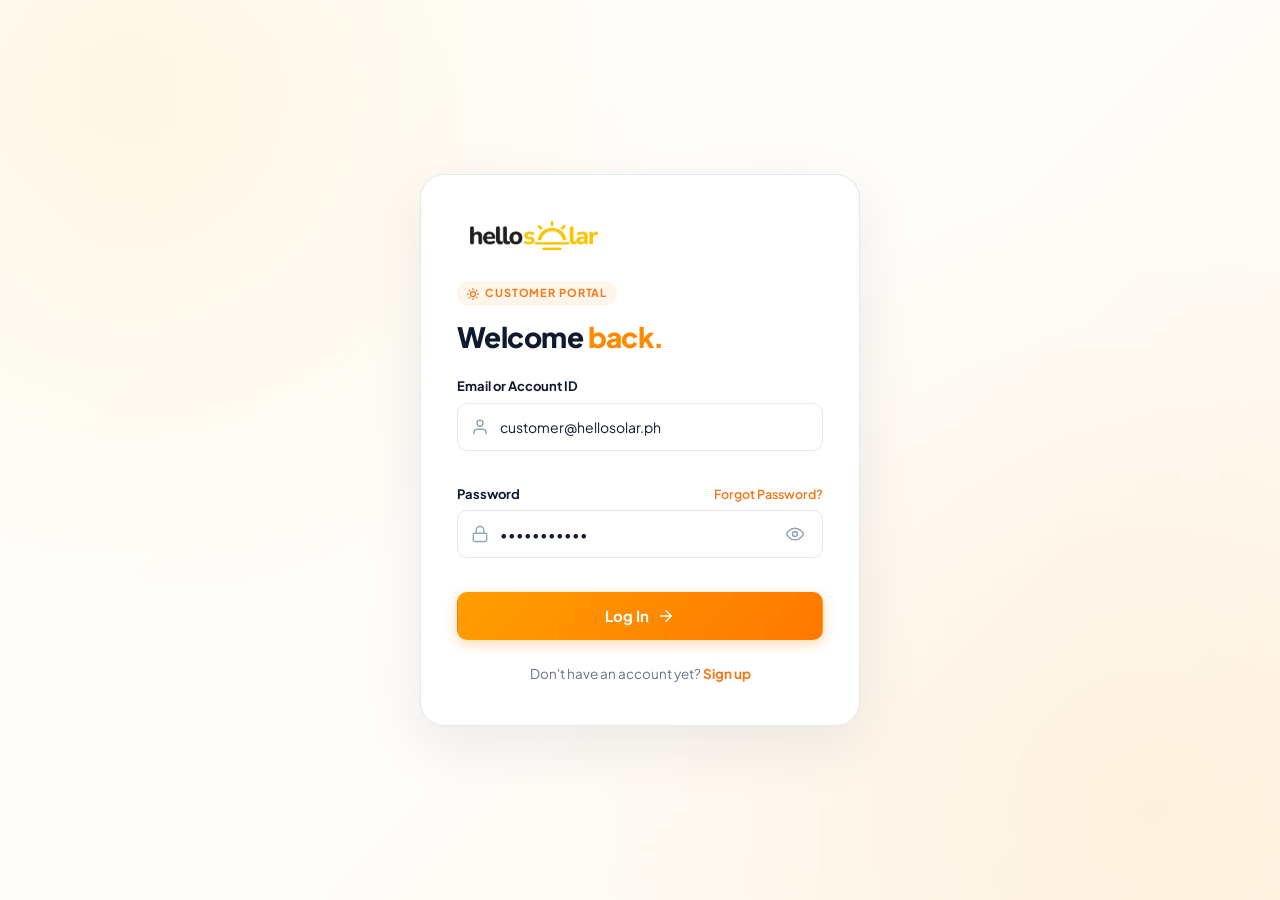
==== commit 6d30777a: "customer done" ====
--- a/dashboard.html
+++ b/dashboard.html
@@ -5,9 +5,7 @@
     <meta http-equiv="refresh" content="0; url=mysystem.html">
     <title>Redirecting to My System — Hello Solar</title>
     <link rel="icon" type="image/png" href="assets/images/logofortab.png">
-    <script>
-        window.location.replace("mysystem.html");
-    </script>
+    <script src="js/dashboard-page.js"></script>
 </head>
 <body style="font-family: sans-serif; display: flex; align-items: center; justify-content: center; min-height: 100vh; margin: 0; background: #fafafa; color: #101a2e;">
     <p>Redirecting to <a href="mysystem.html" style="color: #ff8a00; font-weight: bold;">My System</a>...</p>
